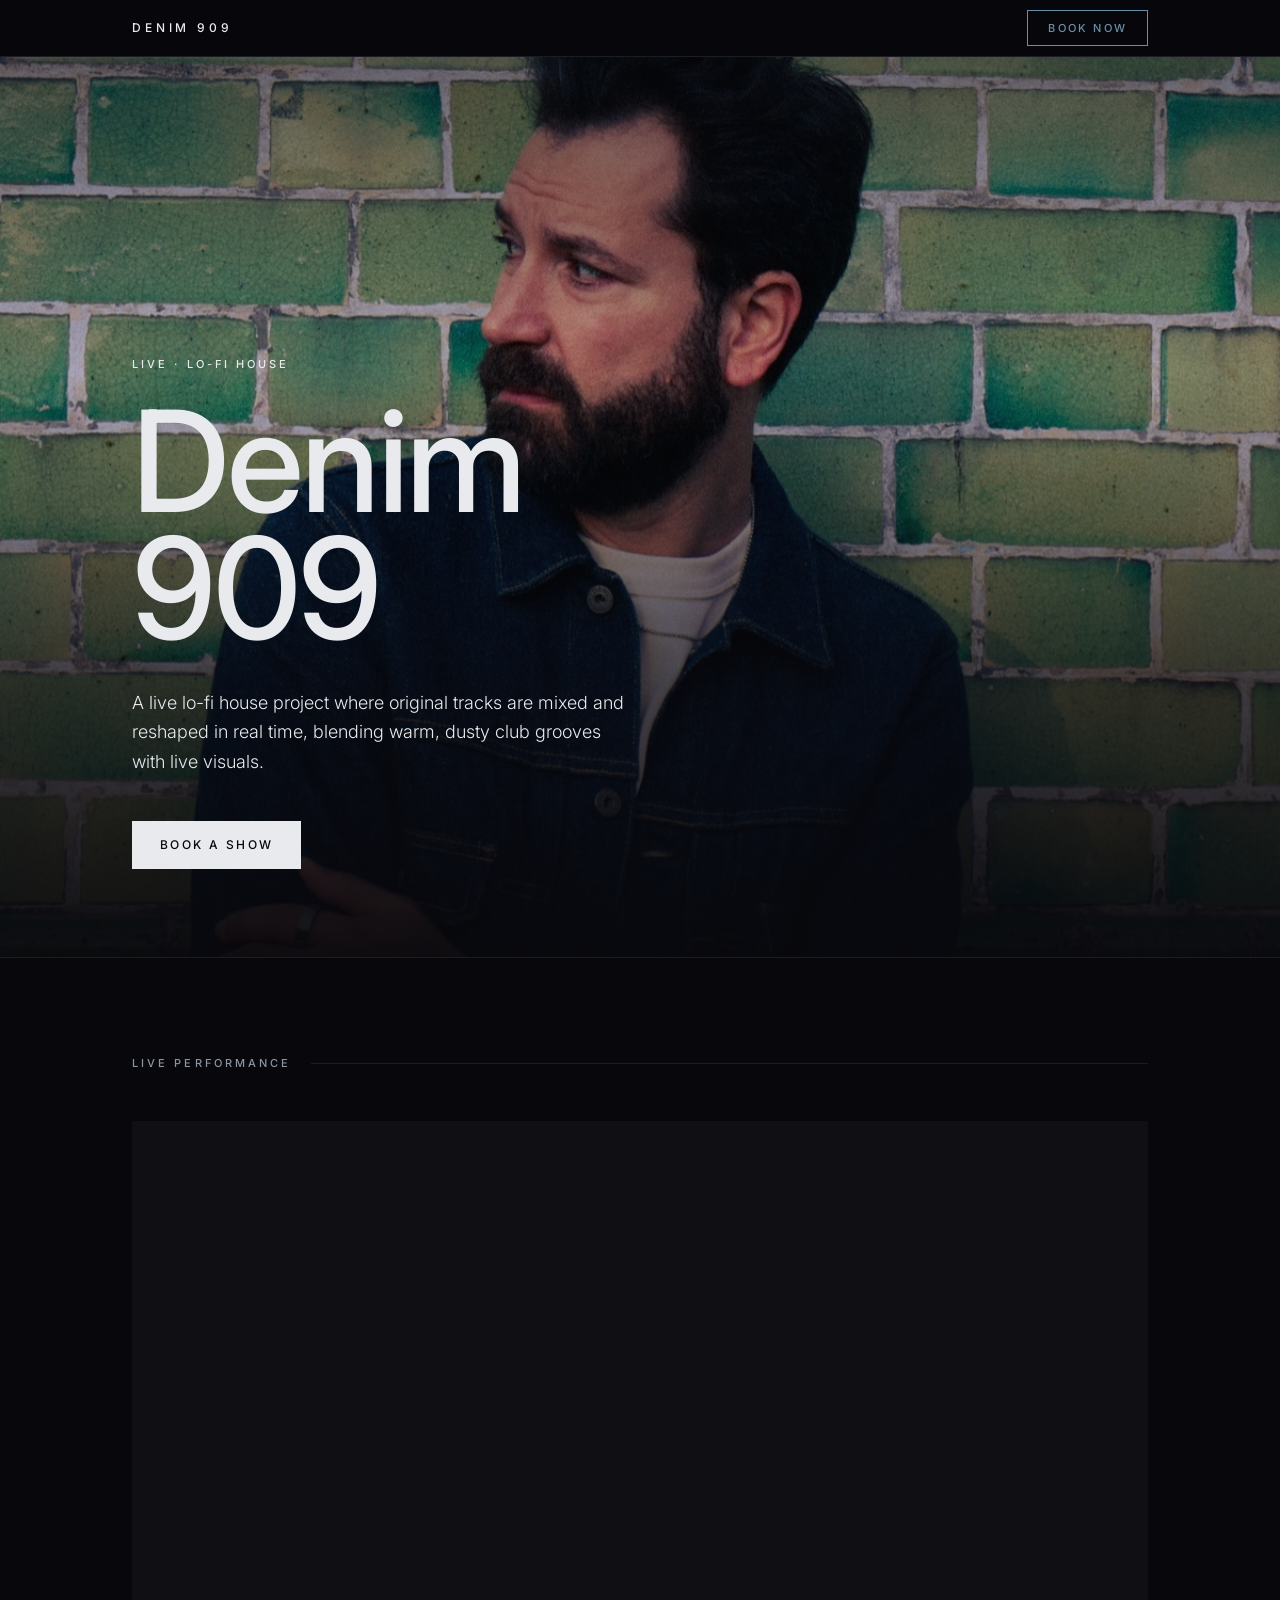
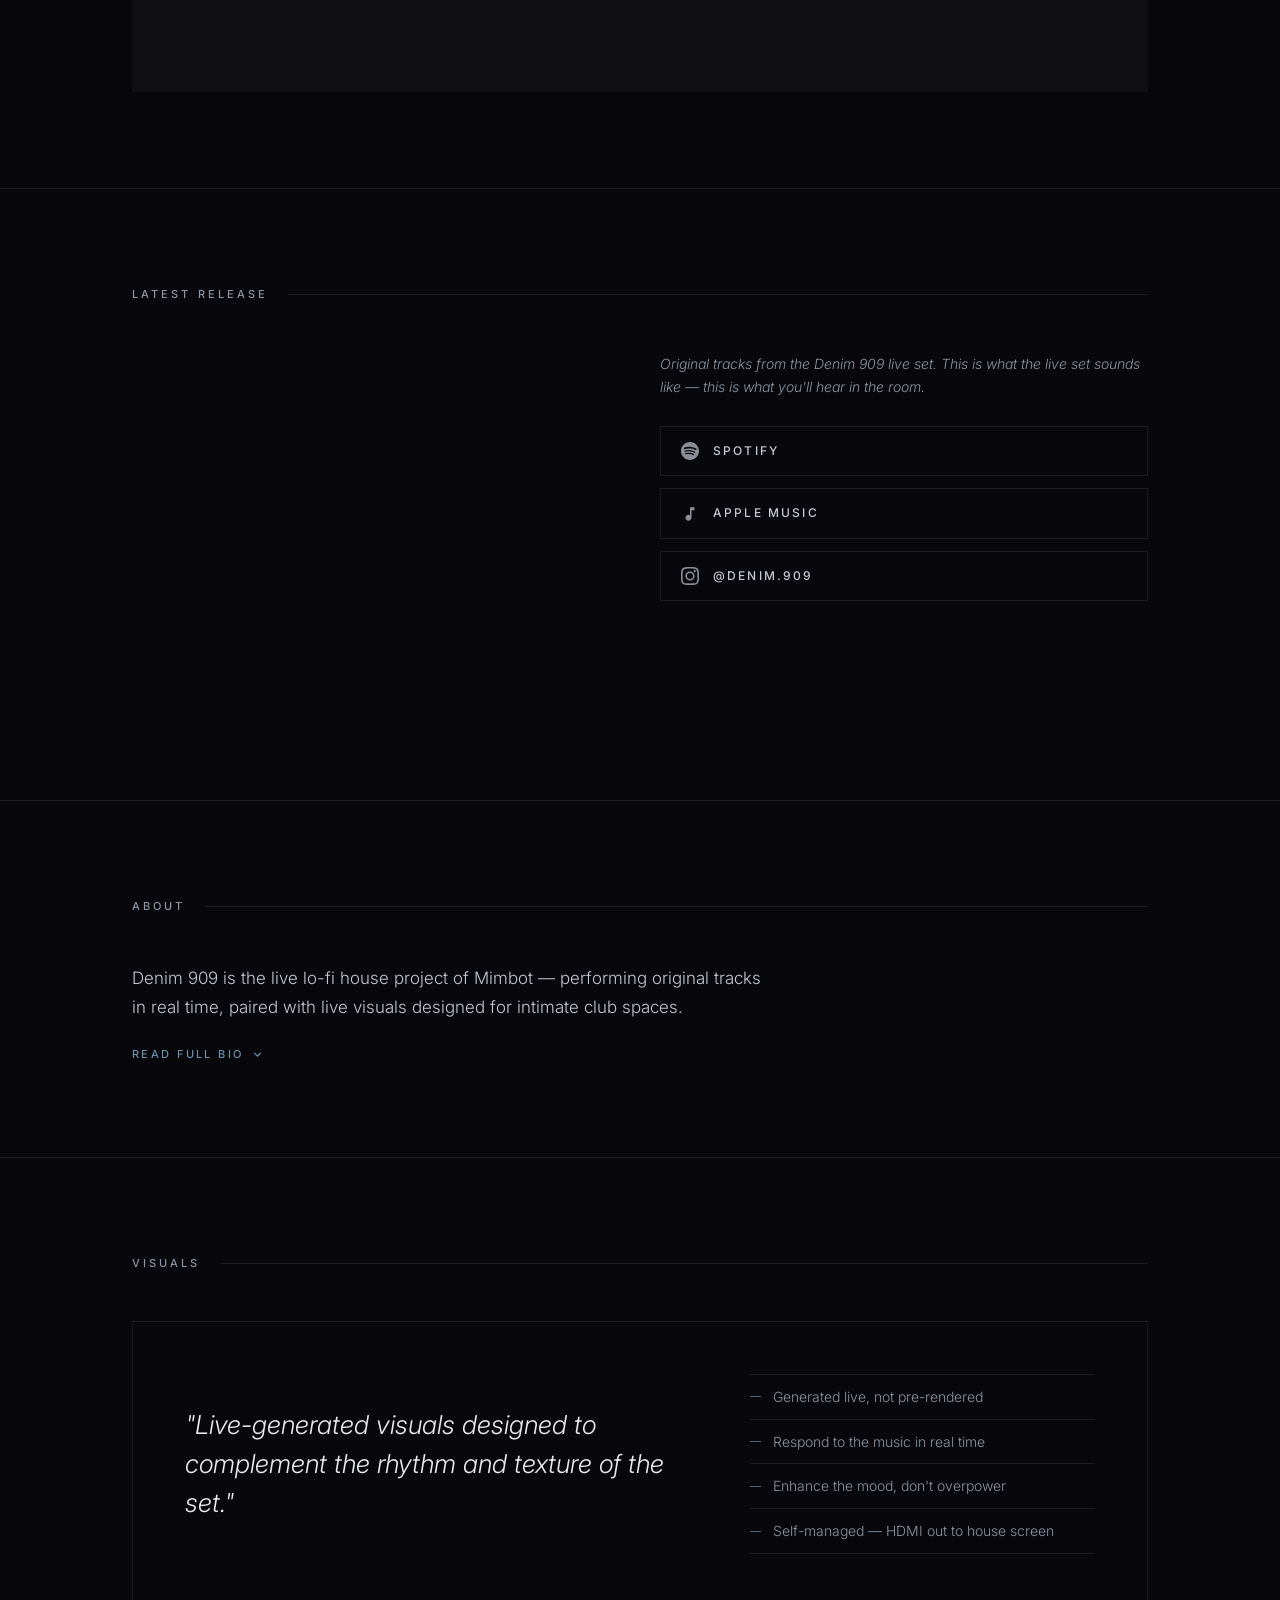
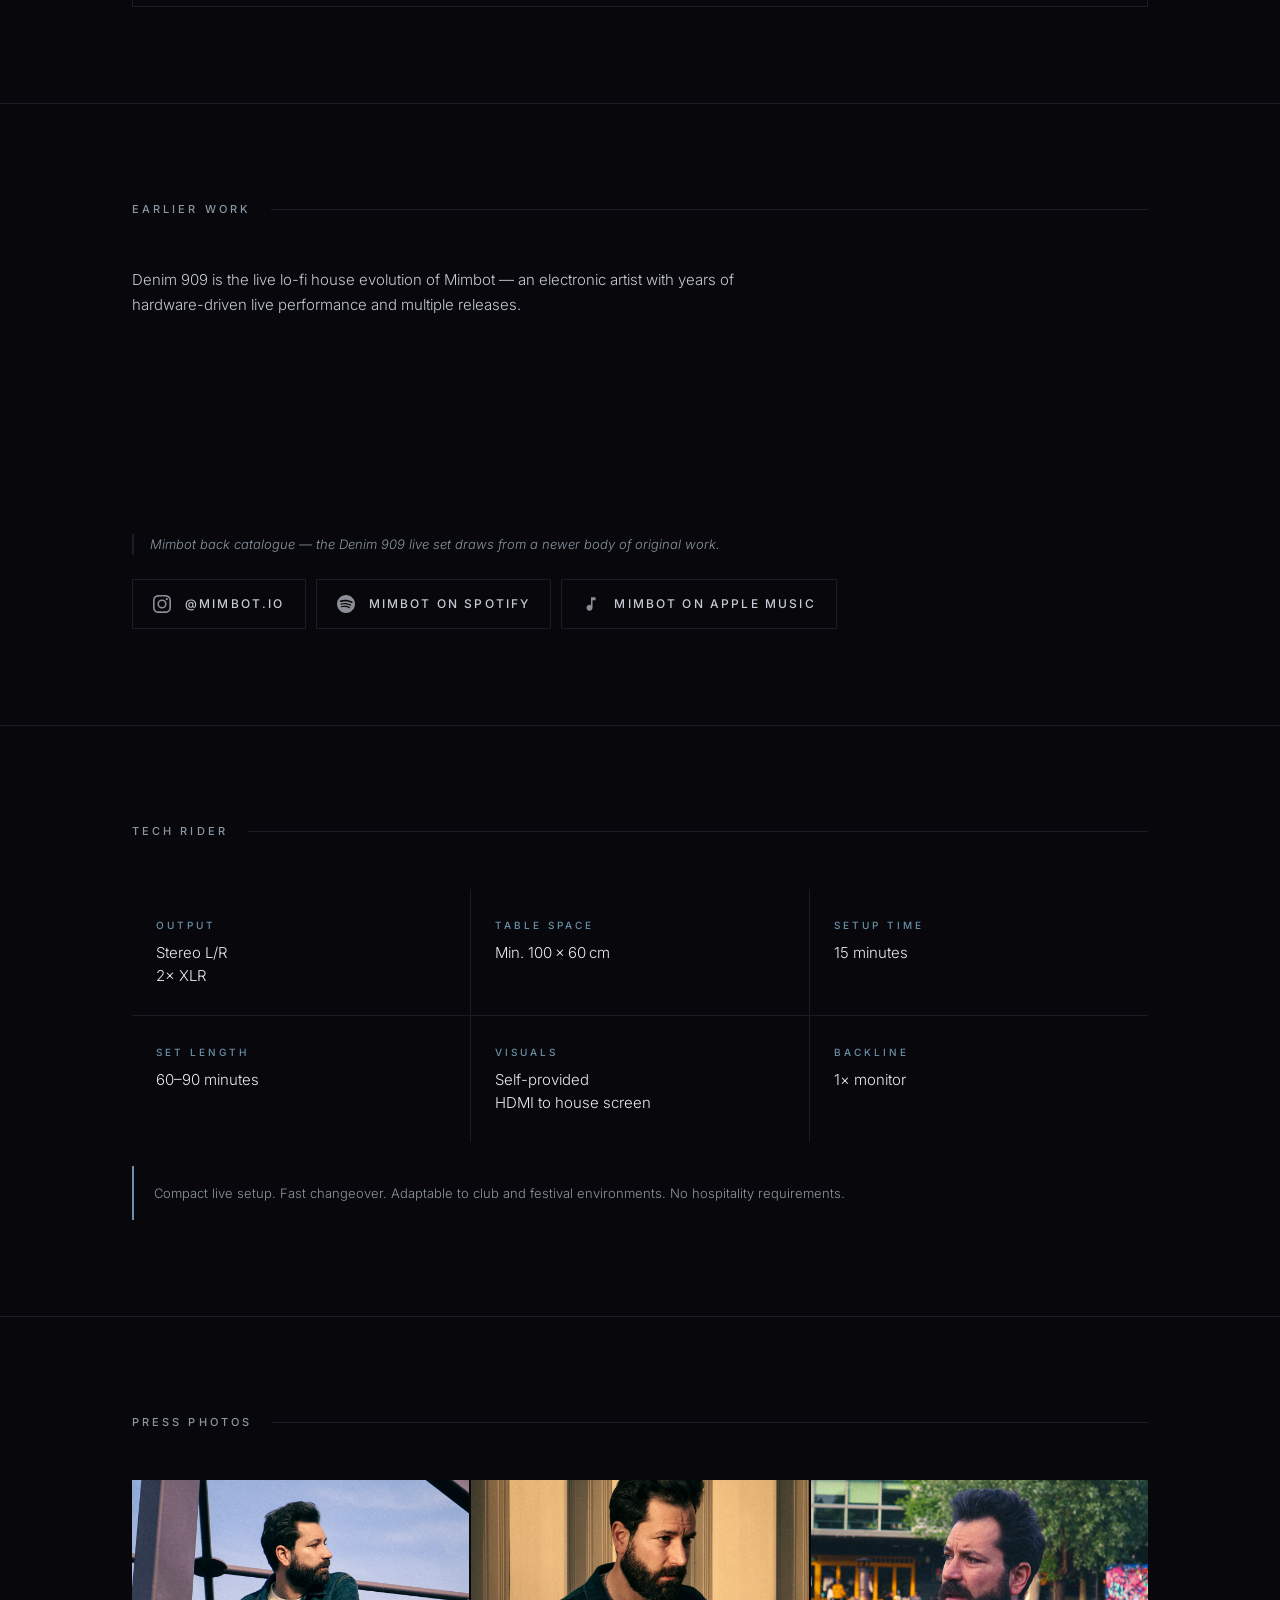
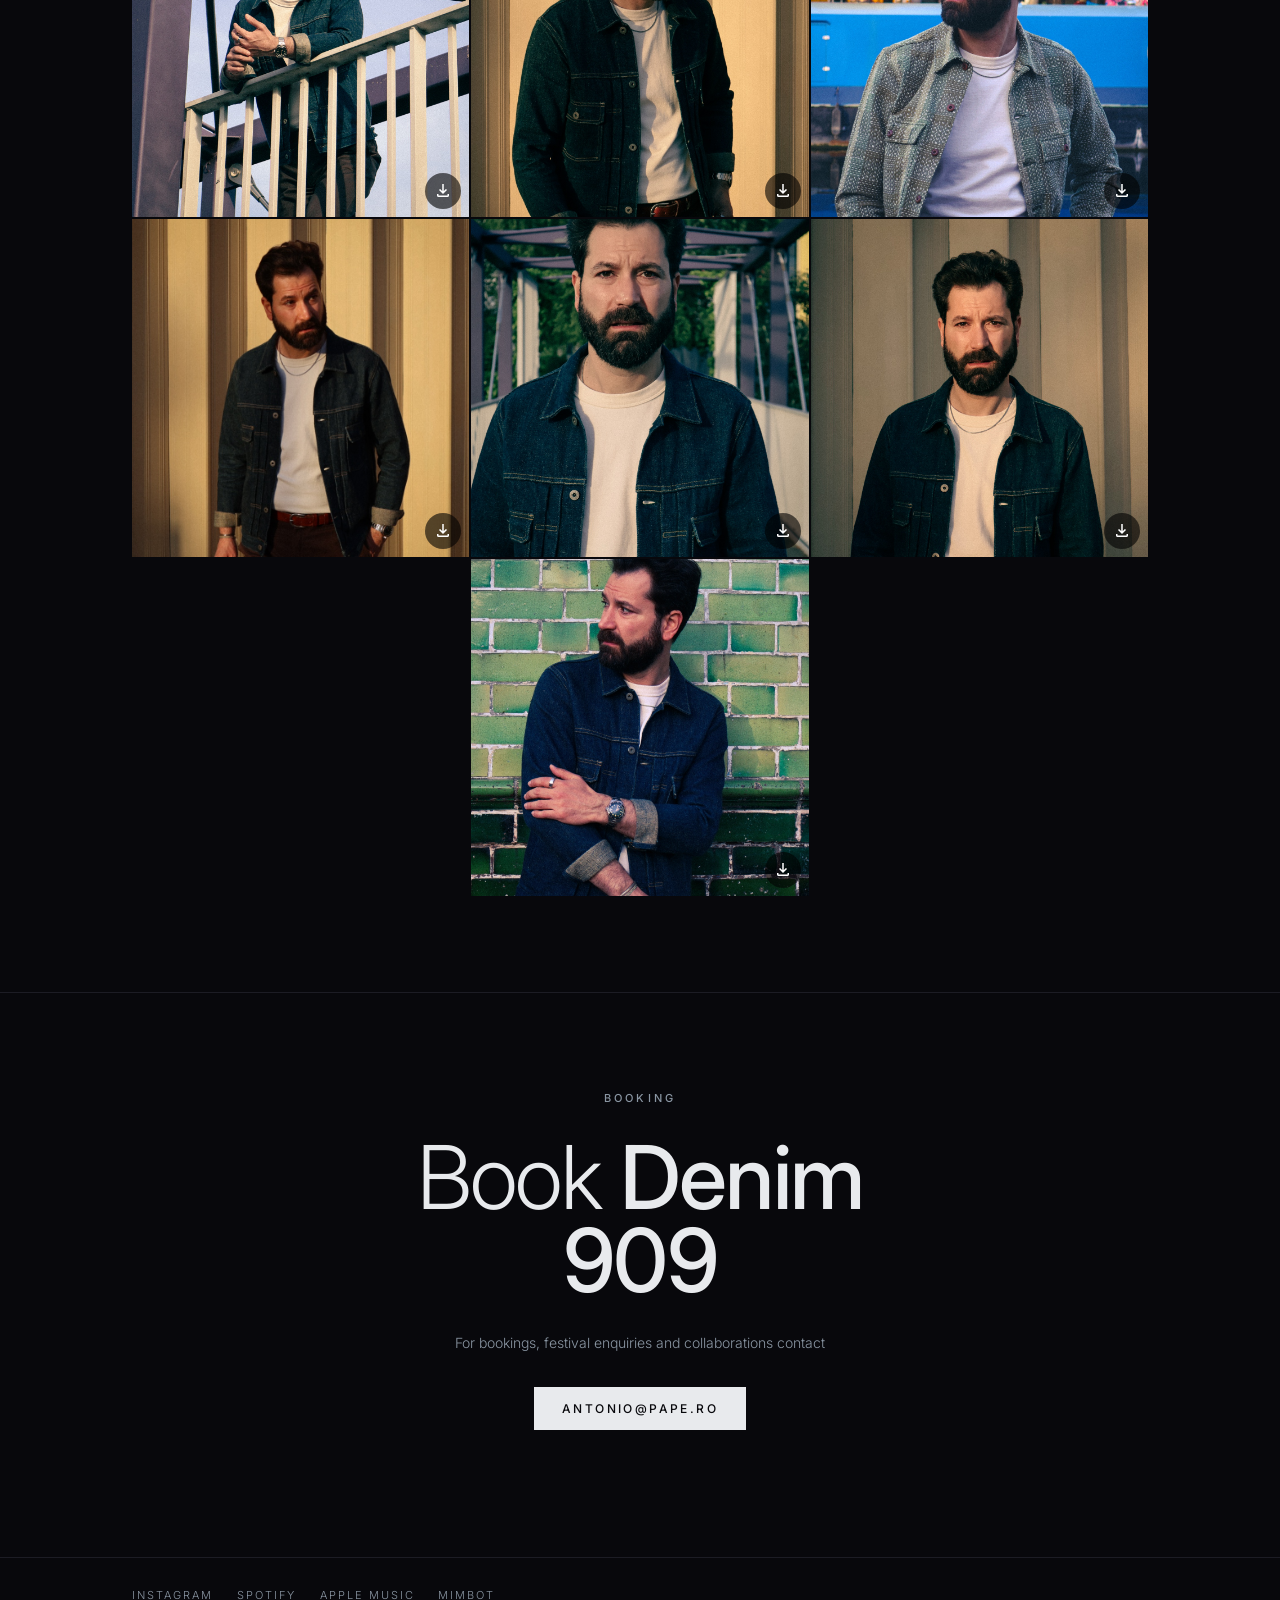
==== denim909/index.html @ a42fec86 "add press photos" ====
<!DOCTYPE html>
<html lang="en">
<head>
  <meta charset="UTF-8">
  <meta name="viewport" content="width=device-width, initial-scale=1.0">
  <title>Denim 909 — Live Lo-Fi House</title>
  <meta name="description" content="Denim 909 is a live lo-fi house project where original tracks are mixed and reshaped in real time, blending warm, dusty club grooves with live visuals.">
  <link rel="preconnect" href="https://fonts.googleapis.com">
  <link rel="preconnect" href="https://fonts.gstatic.com" crossorigin>
  <link href="https://fonts.googleapis.com/css2?family=Inter:ital,wght@0,300;0,400;0,500;1,300&display=swap" rel="stylesheet">
  <link href="https://fonts.googleapis.com/css2?family=Material+Symbols+Outlined:opsz,wght,FILL,GRAD@20..48,100..700,0..1,-50..200" rel="stylesheet">
  <link rel="stylesheet" href="css/style.css">
</head>
<body>

<!-- NAV -->
<nav>
  <div class="nav-inner">
    <a href="#" class="nav-brand">Denim 909</a>
    <a href="mailto:antonio@pape.ro" class="btn-nav">Book Now</a>
  </div>
</nav>

<!-- HERO -->
<section id="hero">
  <div class="hero-inner">
    <p class="label hero-label">Live &middot; Lo-Fi House</p>
    <h1>Denim<br>909</h1>
    <p class="hero-oneliner">A live lo-fi house project where original tracks are mixed and reshaped in real time, blending warm, dusty club grooves with live visuals.</p>
    <div class="hero-ctas">
      <a href="mailto:antonio@pape.ro" class="btn-primary">Book a Show</a>
    </div>
  </div>
</section>

<!-- VIDEO -->
<section id="video">
  <div class="container">
    <div class="section-header">
      <span class="label">Live Performance</span>
    </div>
    <div class="video-wrap">
      <iframe
        src="https://www.youtube.com/embed/arEQhshJCcc"
        title="Denim 909 — Live Lo-Fi House Set"
        allow="accelerometer; autoplay; clipboard-write; encrypted-media; gyroscope; picture-in-picture"
        allowfullscreen>
      </iframe>
    </div>
  </div>
</section>

<!-- MUSIC -->
<section id="music">
  <div class="container">
    <div class="section-header">
      <span class="label">Latest Release</span>
    </div>
    <div class="music-grid">
      <div class="music-embed">
        <iframe
          src="https://open.spotify.com/embed/artist/1YaXE6NSl2tDAzWjdciTEn?utm_source=generator&theme=0"
          height="352"
          allow="autoplay; clipboard-write; encrypted-media; fullscreen; picture-in-picture"
          loading="lazy">
        </iframe>
      </div>
      <div>
        <p class="music-note">Original tracks from the Denim 909 live set. This is what the live set sounds like — this is what you'll hear in the room.</p>
        <div class="music-links">
          <a href="https://open.spotify.com/artist/1YaXE6NSl2tDAzWjdciTEn" target="_blank" rel="noopener" class="music-link-btn">
            <!-- Spotify icon -->
            <svg width="18" height="18" viewBox="0 0 24 24" fill="currentColor" aria-hidden="true">
              <path d="M12 0C5.4 0 0 5.4 0 12s5.4 12 12 12 12-5.4 12-12S18.66 0 12 0zm5.521 17.34c-.24.359-.66.48-1.021.24-2.82-1.74-6.36-2.101-10.561-1.141-.418.122-.779-.179-.899-.539-.12-.421.18-.78.54-.9 4.56-1.021 8.52-.6 11.64 1.32.42.18.479.659.301 1.02zm1.44-3.3c-.301.42-.841.6-1.262.3-3.239-1.98-8.159-2.58-11.939-1.38-.479.12-1.02-.12-1.14-.6-.12-.48.12-1.021.6-1.141C9.6 9.9 15 10.561 18.72 12.84c.361.181.54.78.241 1.2zm.12-3.36C15.24 8.4 8.82 8.16 5.16 9.301c-.6.179-1.2-.181-1.38-.721-.18-.601.18-1.2.72-1.381 4.26-1.26 11.28-1.02 15.721 1.621.539.3.719 1.02.419 1.56-.299.421-1.02.599-1.559.3z"/>
            </svg>
            Spotify
          </a>
          <a href="https://music.apple.com/gb/artist/denim-909/1861082877" target="_blank" rel="noopener" class="music-link-btn">
            <!-- Music note icon -->
            <svg width="18" height="18" viewBox="0 0 24 24" fill="currentColor" aria-hidden="true">
              <path d="M12 3v10.55A4 4 0 1 0 14 17V7h4V3h-6z"/>
            </svg>
            Apple Music
          </a>
          <a href="https://www.instagram.com/denim.909" target="_blank" rel="noopener" class="music-link-btn">
            <!-- Instagram icon -->
            <svg width="18" height="18" viewBox="0 0 24 24" fill="currentColor" aria-hidden="true">
              <path d="M12 2.163c3.204 0 3.584.012 4.85.07 3.252.148 4.771 1.691 4.919 4.919.058 1.265.069 1.645.069 4.849 0 3.205-.012 3.584-.069 4.849-.149 3.225-1.664 4.771-4.919 4.919-1.266.058-1.644.07-4.85.07-3.204 0-3.584-.012-4.849-.07-3.26-.149-4.771-1.699-4.919-4.92-.058-1.265-.07-1.644-.07-4.849 0-3.204.013-3.583.07-4.849.149-3.227 1.664-4.771 4.919-4.919 1.266-.057 1.645-.069 4.849-.069zM12 0C8.741 0 8.333.014 7.053.072 2.695.272.273 2.69.073 7.052.014 8.333 0 8.741 0 12c0 3.259.014 3.668.072 4.948.2 4.358 2.618 6.78 6.98 6.98C8.333 23.986 8.741 24 12 24c3.259 0 3.668-.014 4.948-.072 4.354-.2 6.782-2.618 6.979-6.98.059-1.28.073-1.689.073-4.948 0-3.259-.014-3.667-.072-4.947-.196-4.354-2.617-6.78-6.979-6.98C15.668.014 15.259 0 12 0zm0 5.838a6.162 6.162 0 1 0 0 12.324 6.162 6.162 0 0 0 0-12.324zM12 16a4 4 0 1 1 0-8 4 4 0 0 1 0 8zm6.406-11.845a1.44 1.44 0 1 0 0 2.881 1.44 1.44 0 0 0 0-2.881z"/>
            </svg>
            @denim.909
          </a>
        </div>
      </div>
    </div>
  </div>
</section>

<!-- BIO -->
<section id="bio">
  <div class="container">
    <div class="section-header">
      <span class="label">About</span>
    </div>
    <div class="bio-text">
      <p>Denim 909 is the live lo-fi house project of Mimbot — performing original tracks in real time, paired with live visuals designed for intimate club spaces.</p>
      <div class="bio-full" id="bio-full">
        <p>Denim 909 is a live lo-fi house project by Mimbot, an electronic musician with a background in hardware-driven live performance. After years of performing ambient and IDM-influenced sets with drum machines and synthesizers, the project evolved toward groove-focused, dancefloor-ready music while maintaining a hands-on live approach. Denim 909 is built entirely from original material and performed live, combining warm, dusty house textures with generative visuals for immersive late-night performances.</p>
      </div>
      <button class="btn-expand" id="bio-toggle" onclick="toggleBio()">
        <span id="bio-toggle-text">Read full bio</span>
        <svg class="arrow" width="13" height="13" viewBox="0 0 24 24" fill="none" stroke="currentColor" stroke-width="2.5" aria-hidden="true">
          <path d="M6 9l6 6 6-6"/>
        </svg>
      </button>
    </div>
  </div>
</section>

<!-- VISUALS -->
<section id="visuals">
  <div class="container">
    <div class="section-header">
      <span class="label">Visuals</span>
    </div>
    <div class="visuals-block">
      <p class="visuals-quote">"Live-generated visuals designed to complement the rhythm and texture of the set."</p>
      <ul class="visuals-list">
        <li>Generated live, not pre-rendered</li>
        <li>Respond to the music in real time</li>
        <li>Enhance the mood, don't overpower</li>
        <li>Self-managed — HDMI out to house screen</li>
      </ul>
    </div>
  </div>
</section>

<!-- ROOTS -->
<section id="roots">
  <div class="container">
    <div class="section-header">
      <span class="label">Earlier Work</span>
    </div>
    <p class="roots-intro">Denim 909 is the live lo-fi house evolution of Mimbot — an electronic artist with years of hardware-driven live performance and multiple releases.</p>
    <div class="roots-tracks">
      <iframe
        src="https://open.spotify.com/embed/track/3Th9IAvZcnIMceDc32ZGcJ?utm_source=generator&theme=0"
        height="152"
        allow="autoplay; clipboard-write; encrypted-media; fullscreen; picture-in-picture"
        loading="lazy">
      </iframe>
      <iframe
        src="https://open.spotify.com/embed/track/6V6s81YfN32hHW8Kfi1AyN?utm_source=generator&theme=0"
        height="152"
        allow="autoplay; clipboard-write; encrypted-media; fullscreen; picture-in-picture"
        loading="lazy">
      </iframe>
    </div>
    <div class="roots-footer">
      <p class="roots-note">Mimbot back catalogue — the Denim 909 live set draws from a newer body of original work.</p>
      <div class="music-links roots-links">
        <a href="https://www.instagram.com/mimbot.io" target="_blank" rel="noopener" class="music-link-btn">
          <svg width="18" height="18" viewBox="0 0 24 24" fill="currentColor" aria-hidden="true">
            <path d="M12 2.163c3.204 0 3.584.012 4.85.07 3.252.148 4.771 1.691 4.919 4.919.058 1.265.069 1.645.069 4.849 0 3.205-.012 3.584-.069 4.849-.149 3.225-1.664 4.771-4.919 4.919-1.266.058-1.644.07-4.85.07-3.204 0-3.584-.012-4.849-.07-3.26-.149-4.771-1.699-4.919-4.92-.058-1.265-.07-1.644-.07-4.849 0-3.204.013-3.583.07-4.849.149-3.227 1.664-4.771 4.919-4.919 1.266-.057 1.645-.069 4.849-.069zM12 0C8.741 0 8.333.014 7.053.072 2.695.272.273 2.69.073 7.052.014 8.333 0 8.741 0 12c0 3.259.014 3.668.072 4.948.2 4.358 2.618 6.78 6.98 6.98C8.333 23.986 8.741 24 12 24c3.259 0 3.668-.014 4.948-.072 4.354-.2 6.782-2.618 6.979-6.98.059-1.28.073-1.689.073-4.948 0-3.259-.014-3.667-.072-4.947-.196-4.354-2.617-6.78-6.979-6.98C15.668.014 15.259 0 12 0zm0 5.838a6.162 6.162 0 1 0 0 12.324 6.162 6.162 0 0 0 0-12.324zM12 16a4 4 0 1 1 0-8 4 4 0 0 1 0 8zm6.406-11.845a1.44 1.44 0 1 0 0 2.881 1.44 1.44 0 0 0 0-2.881z"/>
          </svg>
          @mimbot.io
        </a>
        <a href="https://open.spotify.com/artist/1YaXE6NSl2tDAzWjdciTEn" target="_blank" rel="noopener" class="music-link-btn">
          <svg width="18" height="18" viewBox="0 0 24 24" fill="currentColor" aria-hidden="true">
            <path d="M12 0C5.4 0 0 5.4 0 12s5.4 12 12 12 12-5.4 12-12S18.66 0 12 0zm5.521 17.34c-.24.359-.66.48-1.021.24-2.82-1.74-6.36-2.101-10.561-1.141-.418.122-.779-.179-.899-.539-.12-.421.18-.78.54-.9 4.56-1.021 8.52-.6 11.64 1.32.42.18.479.659.301 1.02zm1.44-3.3c-.301.42-.841.6-1.262.3-3.239-1.98-8.159-2.58-11.939-1.38-.479.12-1.02-.12-1.14-.6-.12-.48.12-1.021.6-1.141C9.6 9.9 15 10.561 18.72 12.84c.361.181.54.78.241 1.2zm.12-3.36C15.24 8.4 8.82 8.16 5.16 9.301c-.6.179-1.2-.181-1.38-.721-.18-.601.18-1.2.72-1.381 4.26-1.26 11.28-1.02 15.721 1.621.539.3.719 1.02.419 1.56-.299.421-1.02.599-1.559.3z"/>
          </svg>
          Mimbot on Spotify
        </a>
        <a href="https://music.apple.com/gb/artist/denim-909/1861082877" target="_blank" rel="noopener" class="music-link-btn">
          <svg width="18" height="18" viewBox="0 0 24 24" fill="currentColor" aria-hidden="true">
            <path d="M12 3v10.55A4 4 0 1 0 14 17V7h4V3h-6z"/>
          </svg>
          Mimbot on Apple Music
        </a>
      </div>
    </div>
  </div>
</section>

<!-- TECH RIDER -->
<section id="tech">
  <div class="container">
    <div class="section-header">
      <span class="label">Tech Rider</span>
    </div>
    <div class="rider-grid">
      <div class="rider-item">
        <div class="rider-item-label">Output</div>
        <div class="rider-item-value">Stereo L/R<br>2&times; XLR</div>
      </div>
      <div class="rider-item">
        <div class="rider-item-label">Table Space</div>
        <div class="rider-item-value">Min. 100&thinsp;&times;&thinsp;60&thinsp;cm</div>
      </div>
      <div class="rider-item">
        <div class="rider-item-label">Setup Time</div>
        <div class="rider-item-value">15 minutes</div>
      </div>
      <div class="rider-item">
        <div class="rider-item-label">Set Length</div>
        <div class="rider-item-value">60&ndash;90 minutes</div>
      </div>
      <div class="rider-item">
        <div class="rider-item-label">Visuals</div>
        <div class="rider-item-value">Self-provided<br>HDMI to house screen</div>
      </div>
      <div class="rider-item">
        <div class="rider-item-label">Backline</div>
        <div class="rider-item-value">1&times; monitor</div>
      </div>
    </div>
    <p class="rider-note">Compact live setup. Fast changeover. Adaptable to club and festival environments. No hospitality requirements.</p>
  </div>
</section>

<!-- PRESS PHOTOS -->
<section id="photos">
  <div class="container">
    <div class="section-header">
      <span class="label">Press Photos</span>
    </div>
    <div class="photos-grid">
      <a class="photo-item" href="images/press/Denim909-aka-Mimbot-1.jpg" download>
        <img src="images/press/web/Denim909-aka-Mimbot-1.jpg" alt="Denim 909 press photo" loading="lazy">
        <span class="photo-dl"><span class="material-symbols-outlined">download</span></span>
      </a>
      <a class="photo-item" href="images/press/Denim909-aka-Mimbot-6.jpg" download>
        <img src="images/press/web/Denim909-aka-Mimbot-6.jpg" alt="Denim 909 press photo" loading="lazy">
        <span class="photo-dl"><span class="material-symbols-outlined">download</span></span>
      </a>
      <a class="photo-item" href="images/press/Denim909-aka-Mimbot-3.jpg" download>
        <img src="images/press/web/Denim909-aka-Mimbot-3.jpg" alt="Denim 909 press photo" loading="lazy">
        <span class="photo-dl"><span class="material-symbols-outlined">download</span></span>
      </a>
      <a class="photo-item" href="images/press/Denim909-aka-Mimbot-5.jpg" download>
        <img src="images/press/web/Denim909-aka-Mimbot-5.jpg" alt="Denim 909 press photo" loading="lazy">
        <span class="photo-dl"><span class="material-symbols-outlined">download</span></span>
      </a>
      <a class="photo-item" href="images/press/Denim909-aka-Mimbot-2.jpg" download>
        <img src="images/press/web/Denim909-aka-Mimbot-2.jpg" alt="Denim 909 press photo" loading="lazy">
        <span class="photo-dl"><span class="material-symbols-outlined">download</span></span>
      </a>
      <a class="photo-item" href="images/press/Denim909-aka-Mimbot-7.jpg" download>
        <img src="images/press/web/Denim909-aka-Mimbot-7.jpg" alt="Denim 909 press photo" loading="lazy">
        <span class="photo-dl"><span class="material-symbols-outlined">download</span></span>
      </a>
      <a class="photo-item" href="images/press/Denim909-aka-Mimbot-4.jpg" download style="grid-column: 2;">
        <img src="images/press/web/Denim909-aka-Mimbot-4.jpg" alt="Denim 909 press photo" loading="lazy">
        <span class="photo-dl"><span class="material-symbols-outlined">download</span></span>
      </a>
    </div>
  </div>
</section>

<!-- CONTACT -->
<section id="contact">
  <div class="container">
    <div class="contact-inner">
      <span class="label contact-label">Booking</span>
      <h2 class="contact-heading">Book <span style="font-weight:500">Denim 909</span></h2>
      <p class="contact-sub">For bookings, festival enquiries and collaborations contact</p>
      <div class="contact-email-wrap">
        <a href="mailto:antonio@pape.ro" class="btn-primary">antonio@pape.ro</a>
      </div>
    </div>
  </div>
</section>

<footer>
  <div class="footer-inner">
    <div class="footer-links">
      <a href="https://www.instagram.com/denim.909" target="_blank" rel="noopener">Instagram</a>
      <a href="https://open.spotify.com/artist/1YaXE6NSl2tDAzWjdciTEn" target="_blank" rel="noopener">Spotify</a>
      <a href="https://music.apple.com/gb/artist/denim-909/1861082877" target="_blank" rel="noopener">Apple Music</a>
      <a href="https://mimbot.io" target="_blank" rel="noopener">Mimbot</a>
    </div>
  </div>
</footer>

<script>
  function toggleBio() {
    const full = document.getElementById('bio-full');
    const toggle = document.getElementById('bio-toggle');
    const text = document.getElementById('bio-toggle-text');
    const open = full.classList.toggle('open');
    toggle.classList.toggle('open', open);
    text.textContent = open ? 'Collapse' : 'Read full bio';
  }
</script>

</body>
</html>
---- denim909/css/style.css ----
*, *::before, *::after { box-sizing: border-box; margin: 0; padding: 0; }

:root {
  --bg:      #08080c;
  --surface: #0f0f14;
  --border:  #1c1c24;
  --text:    #c4c9d4;
  --muted:   #8a96a3;
  --accent:  #6b8fa8;
  --white:   #e8eaed;
  --max-w:   1080px;
}

html { scroll-behavior: smooth; }

body {
  background: var(--bg);
  color: var(--text);
  font-family: 'Inter', system-ui, sans-serif;
  font-size: 16px;
  line-height: 1.7;
  font-weight: 300;
  -webkit-font-smoothing: antialiased;
}

/* ─── UTILS ─────────────────────────────────── */
.label {
  font-size: 11px;
  font-weight: 500;
  letter-spacing: 0.28em;
  text-transform: uppercase;
  color: var(--muted);
}

.container {
  max-width: var(--max-w);
  margin: 0 auto;
  padding: 0 32px;
}

section { padding: 96px 0; }
section + section { border-top: 1px solid var(--border); }

.section-header {
  display: flex;
  align-items: center;
  gap: 20px;
  margin-bottom: 48px;
}
.section-header::after {
  content: '';
  flex: 1;
  height: 1px;
  background: var(--border);
}

/* ─── NAV ────────────────────────────────────── */
nav {
  position: sticky;
  top: 0;
  z-index: 100;
  background: rgba(8, 8, 12, 0.9);
  backdrop-filter: blur(14px);
  -webkit-backdrop-filter: blur(14px);
  border-bottom: 1px solid var(--border);
}
.nav-inner {
  max-width: var(--max-w);
  margin: 0 auto;
  padding: 0 32px;
  height: 56px;
  display: flex;
  align-items: center;
  justify-content: space-between;
}
.nav-brand {
  font-size: 12px;
  font-weight: 500;
  letter-spacing: 0.32em;
  text-transform: uppercase;
  color: var(--white);
  text-decoration: none;
}
.btn-nav {
  font-size: 11px;
  font-weight: 500;
  letter-spacing: 0.2em;
  text-transform: uppercase;
  color: var(--accent);
  text-decoration: none;
  border: 1px solid var(--accent);
  padding: 8px 20px;
  transition: background 0.18s, color 0.18s;
}
.btn-nav:hover { background: var(--accent); color: var(--bg); }

/* ─── HERO ───────────────────────────────────── */
#hero {
  min-height: 100svh;
  display: flex;
  flex-direction: column;
  justify-content: flex-end;
  padding: 0;
  position: relative;
  background-image: url('../images/press/web/Denim909-aka-Mimbot-4.jpg');
  background-size: cover;
  background-position: center 20%;
}
#hero::before {
  content: '';
  position: absolute;
  inset: 0;
  background: linear-gradient(
    to bottom,
    rgba(8,8,12,0.55) 0%,
    rgba(8,8,12,0.25) 35%,
    rgba(8,8,12,0.75) 70%,
    rgba(8,8,12,0.97) 100%
  );
  z-index: 0;
}
.hero-inner {
  max-width: var(--max-w);
  margin: 0 auto;
  padding: 0 32px 88px;
  width: 100%;
  position: relative;
  z-index: 1;
}
.hero-label { margin-bottom: 24px; color: var(--white); }
h1 {
  font-size: clamp(72px, 11vw, 152px);
  font-weight: 500;
  line-height: 0.9;
  letter-spacing: -0.02em;
  color: var(--white);
  margin-bottom: 36px;
}
.hero-oneliner {
  font-size: clamp(15px, 1.8vw, 18px);
  color: var(--white);
  max-width: 500px;
  line-height: 1.65;
  margin-bottom: 44px;
}
.hero-ctas { display: flex; gap: 14px; flex-wrap: wrap; }

.btn-primary {
  font-size: 12px;
  font-weight: 500;
  letter-spacing: 0.2em;
  text-transform: uppercase;
  color: var(--bg);
  background: var(--white);
  text-decoration: none;
  padding: 14px 28px;
  transition: opacity 0.18s;
}
.btn-primary:hover { opacity: 0.82; }

.btn-secondary {
  font-size: 12px;
  font-weight: 500;
  letter-spacing: 0.2em;
  text-transform: uppercase;
  color: var(--text);
  text-decoration: none;
  border: 1px solid var(--border);
  padding: 14px 28px;
  transition: border-color 0.18s, color 0.18s;
}
.btn-secondary:hover { border-color: var(--text); color: var(--white); }

/* ─── VIDEO ──────────────────────────────────── */
.video-wrap {
  position: relative;
  padding-bottom: 56.25%;
  height: 0;
  overflow: hidden;
  background: var(--surface);
}
.video-wrap iframe {
  position: absolute;
  top: 0; left: 0;
  width: 100%; height: 100%;
  border: none;
}

/* ─── MUSIC ──────────────────────────────────── */
.music-grid {
  display: grid;
  grid-template-columns: 1fr 1fr;
  gap: 40px;
  align-items: start;
}
.music-embed iframe { border: none; width: 100%; display: block; }
.music-note {
  font-size: 14px;
  color: var(--muted);
  font-style: italic;
  line-height: 1.65;
  margin-bottom: 28px;
}
.music-links { display: flex; flex-direction: column; gap: 12px; }
.music-link-btn {
  display: flex;
  align-items: center;
  gap: 14px;
  font-size: 12px;
  font-weight: 500;
  letter-spacing: 0.18em;
  text-transform: uppercase;
  color: var(--text);
  text-decoration: none;
  border: 1px solid var(--border);
  padding: 14px 20px;
  transition: border-color 0.18s, color 0.18s;
}
.music-link-btn:hover { border-color: var(--muted); color: var(--white); }
.music-link-btn svg { flex-shrink: 0; opacity: 0.7; }

/* ─── ROOTS ─────────────────────────────────── */
.roots-intro {
  font-size: 15px;
  color: var(--text);
  line-height: 1.7;
  margin-bottom: 32px;
  max-width: 640px;
}
.roots-tracks {
  display: grid;
  grid-template-columns: 1fr 1fr;
  gap: 16px;
  margin-bottom: 32px;
}
.roots-tracks iframe { border: none; width: 100%; display: block; }
.roots-footer {
  display: flex;
  flex-direction: column;
  gap: 24px;
}
.roots-note {
  font-size: 13px;
  color: var(--muted);
  font-style: italic;
  line-height: 1.65;
  padding-left: 16px;
  border-left: 2px solid var(--border);
}
.roots-links { flex-direction: row; flex-wrap: wrap; gap: 10px; }

/* ─── BIO ────────────────────────────────────── */
.bio-text { max-width: 640px; font-size: 17px; line-height: 1.75; }
.bio-full { display: none; margin-top: 20px; }
.bio-full.open { display: block; }
.btn-expand {
  background: none;
  border: none;
  cursor: pointer;
  font-family: inherit;
  font-size: 11px;
  font-weight: 500;
  letter-spacing: 0.22em;
  text-transform: uppercase;
  color: var(--accent);
  padding: 0;
  margin-top: 24px;
  display: flex;
  align-items: center;
  gap: 8px;
  transition: opacity 0.18s;
}
.btn-expand:hover { opacity: 0.65; }
.btn-expand .arrow { transition: transform 0.2s; }
.btn-expand.open .arrow { transform: rotate(180deg); }

/* ─── VISUALS ────────────────────────────────── */
.visuals-block {
  border: 1px solid var(--border);
  padding: 52px;
  display: grid;
  grid-template-columns: 3fr 2fr;
  gap: 48px;
  align-items: center;
}
.visuals-quote {
  font-size: clamp(18px, 2.4vw, 26px);
  font-weight: 300;
  line-height: 1.5;
  color: var(--white);
  font-style: italic;
}
.visuals-list {
  list-style: none;
  font-size: 14px;
  color: var(--muted);
}
.visuals-list li {
  padding: 10px 0;
  border-bottom: 1px solid var(--border);
  display: flex;
  align-items: center;
  gap: 12px;
}
.visuals-list li:first-child { border-top: 1px solid var(--border); }
.visuals-list li::before { content: '—'; color: var(--accent); font-size: 11px; }

/* ─── TECH RIDER ─────────────────────────────── */
.rider-grid {
  display: grid;
  grid-template-columns: repeat(3, 1fr);
  gap: 1px;
  background: var(--border);
}
.rider-item { background: var(--bg); padding: 28px 24px; }
.rider-item-label {
  font-size: 10px;
  font-weight: 500;
  letter-spacing: 0.3em;
  text-transform: uppercase;
  color: var(--accent);
  margin-bottom: 8px;
}
.rider-item-value { font-size: 15px; color: var(--white); line-height: 1.5; }
.rider-note {
  margin-top: 24px;
  font-size: 13px;
  color: var(--muted);
  padding: 16px 20px;
  border-left: 2px solid var(--accent);
}

/* ─── PHOTOS ─────────────────────────────────── */
.photos-grid {
  display: grid;
  grid-template-columns: repeat(3, 1fr);
  gap: 2px;
}
.photo-item {
  position: relative;
  display: block;
  overflow: hidden;
}
.photo-item img {
  width: 100%;
  aspect-ratio: 1 / 1;
  object-fit: cover;
  display: block;
  transition: opacity 0.2s;
}
.photo-item:hover img {
  opacity: 0.85;
}
.photo-dl {
  position: absolute;
  bottom: 8px;
  right: 8px;
  background: rgba(0, 0, 0, 0.6);
  color: #fff;
  border-radius: 50%;
  width: 36px;
  height: 36px;
  display: flex;
  align-items: center;
  justify-content: center;
  pointer-events: none;
}
.photo-dl .material-symbols-outlined {
  font-size: 20px;
}

/* ─── CONTACT ────────────────────────────────── */
#contact { text-align: center; }
.contact-inner { max-width: 480px; margin: 0 auto; }
.contact-label { margin-bottom: 28px; display: block; }
.contact-heading {
  font-size: clamp(44px, 7vw, 88px);
  font-weight: 300;
  line-height: 0.95;
  color: var(--white);
  letter-spacing: -0.02em;
  margin-bottom: 28px;
}
.contact-sub {
  font-size: 14px;
  color: var(--muted);
  line-height: 1.65;
  margin-bottom: 40px;
}
.contact-email-wrap { margin-bottom: 40px; }
.contact-email {
  display: inline-block;
  font-size: 14px;
  font-weight: 400;
  letter-spacing: 0.08em;
  color: var(--text);
  text-decoration: none;
  border-bottom: 1px solid var(--border);
  padding-bottom: 4px;
  transition: color 0.18s, border-color 0.18s;
}
.contact-email:hover { color: var(--white); border-color: var(--text); }
.socials { display: flex; justify-content: center; gap: 24px; flex-wrap: wrap; }
.social-link {
  font-size: 11px;
  font-weight: 500;
  letter-spacing: 0.2em;
  text-transform: uppercase;
  color: var(--muted);
  text-decoration: none;
  transition: color 0.18s;
}
.social-link:hover { color: var(--white); }

/* ─── FOOTER ─────────────────────────────────── */
footer {
  border-top: 1px solid var(--border);
  padding: 28px 0;
}
.footer-inner {
  max-width: var(--max-w);
  margin: 0 auto;
  padding: 0 32px;
  display: flex;
  justify-content: space-between;
  align-items: center;
  flex-wrap: wrap;
  gap: 16px;
}
.footer-copy { font-size: 12px; color: var(--muted); }
.footer-links { display: flex; gap: 24px; }
.footer-links a {
  font-size: 11px;
  letter-spacing: 0.18em;
  text-transform: uppercase;
  color: var(--muted);
  text-decoration: none;
  transition: color 0.18s;
}
.footer-links a:hover { color: var(--text); }

/* ─── RESPONSIVE ─────────────────────────────── */
@media (max-width: 768px) {
  .container, .nav-inner, .hero-inner, .footer-inner { padding-inline: 20px; }
  section { padding: 64px 0; }
  h1 { margin-bottom: 28px; }
  .hero-inner { padding-bottom: 64px; }
  .music-grid, .roots-tracks { grid-template-columns: 1fr; }
  .visuals-block { grid-template-columns: 1fr; padding: 32px; gap: 28px; }
  .photos-grid { grid-template-columns: repeat(2, 1fr); }
  .rider-grid { grid-template-columns: repeat(2, 1fr); }
}
@media (max-width: 480px) {
  .photos-grid { grid-template-columns: 1fr; }
  .rider-grid { grid-template-columns: 1fr; }
  .hero-ctas { flex-direction: column; }
  .hero-ctas a { text-align: center; }
  .footer-inner { flex-direction: column; text-align: center; }
}
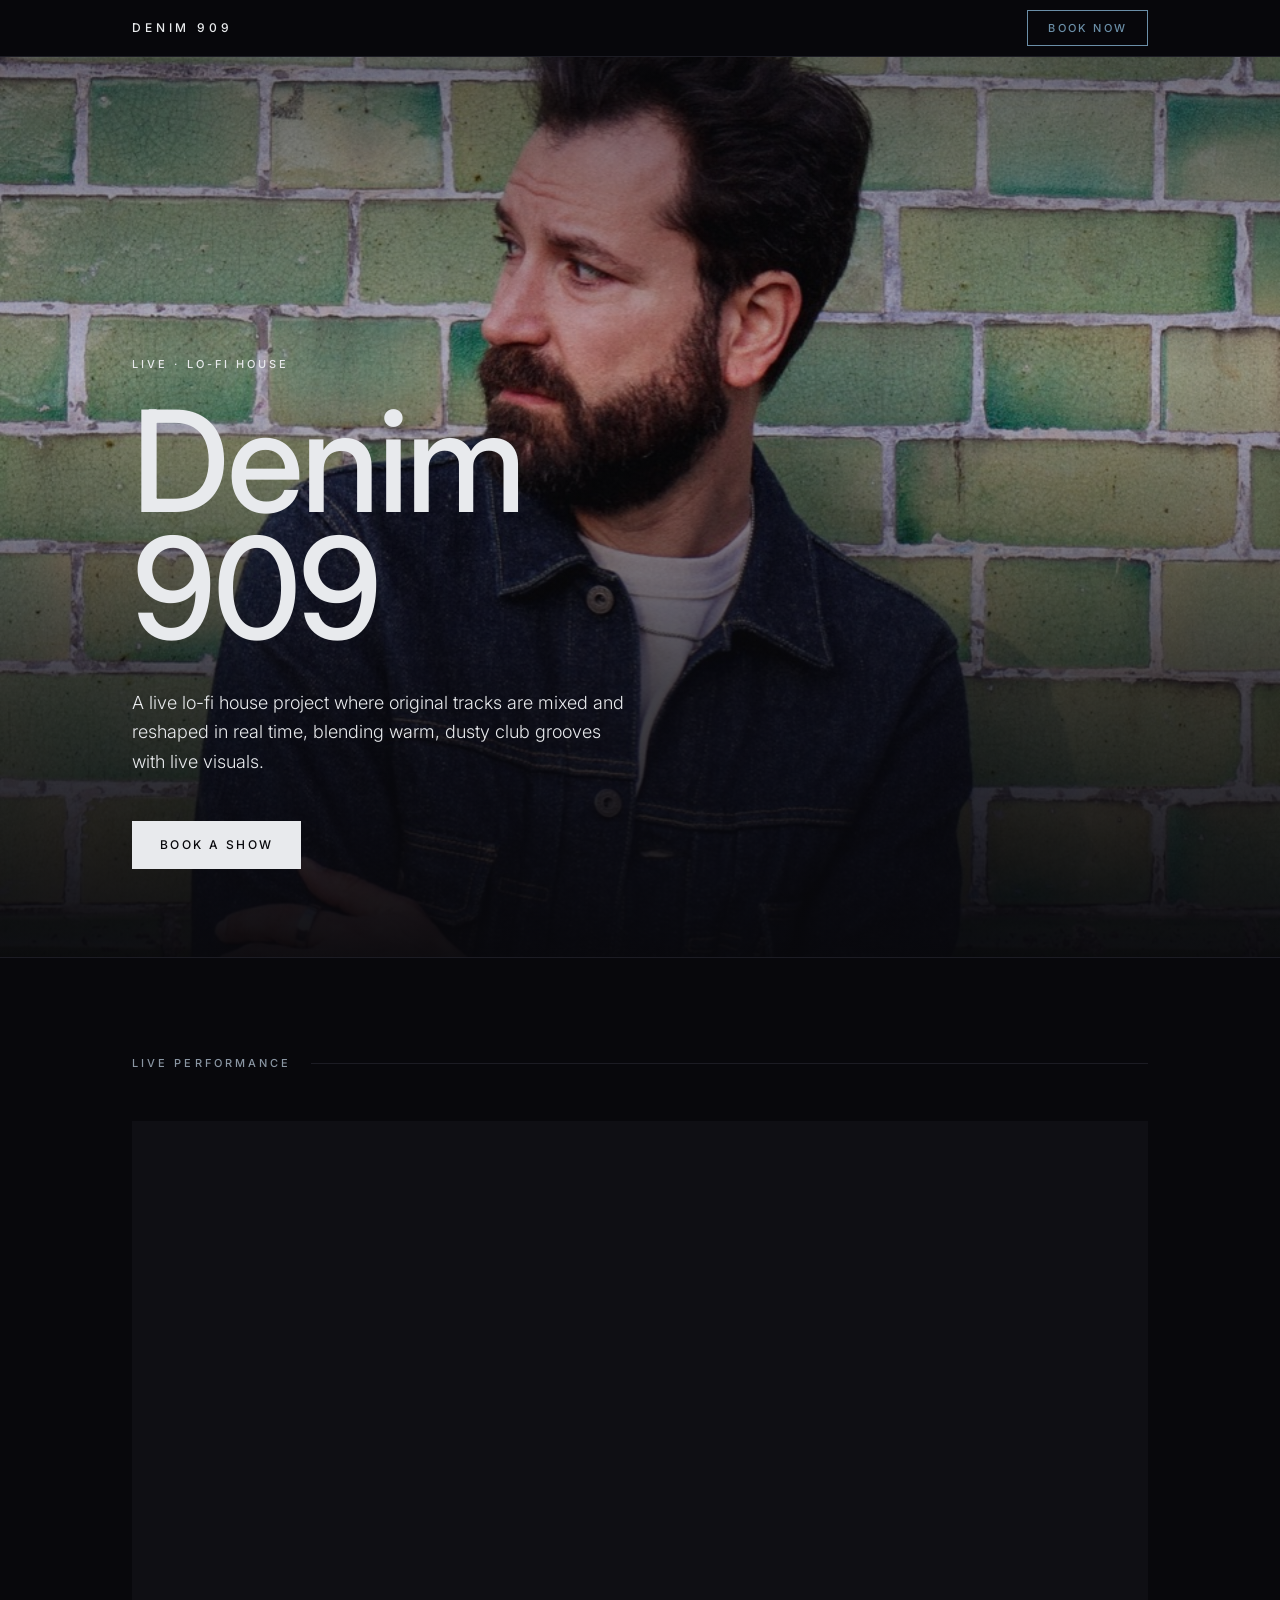
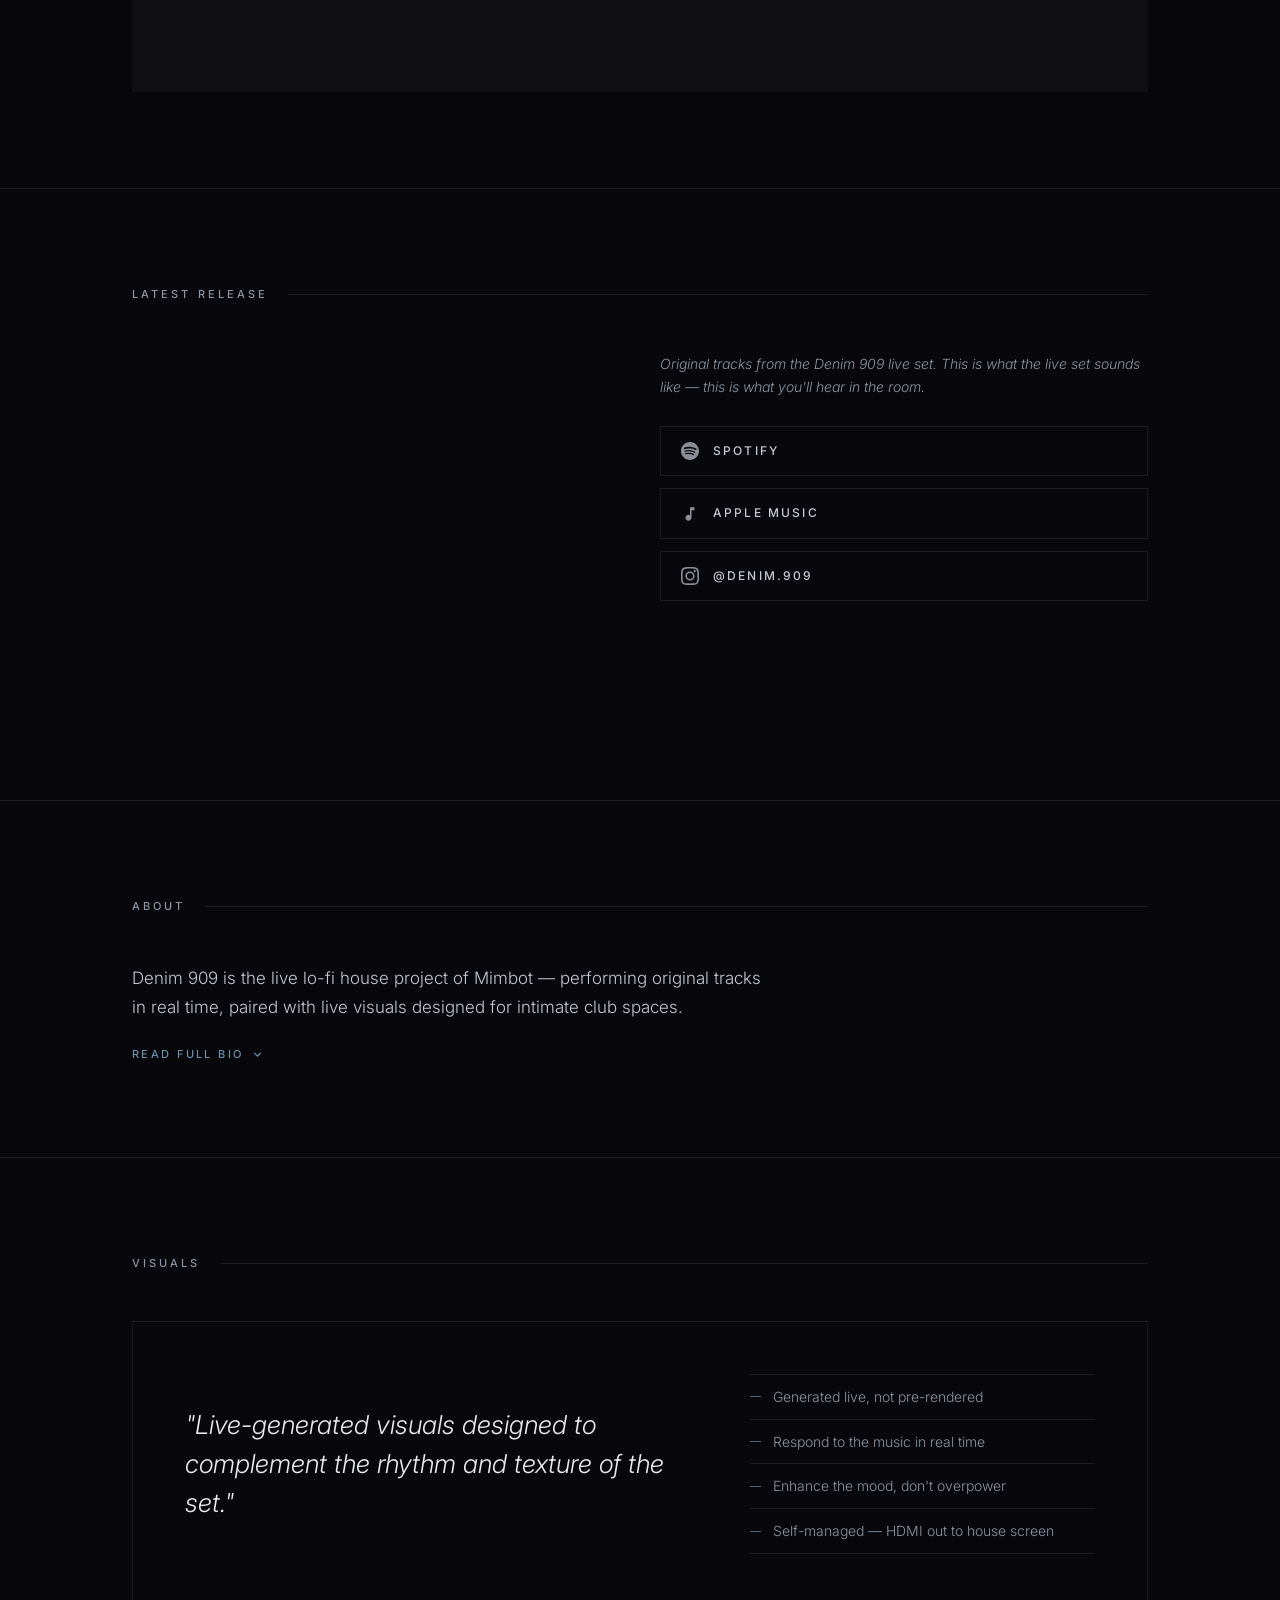
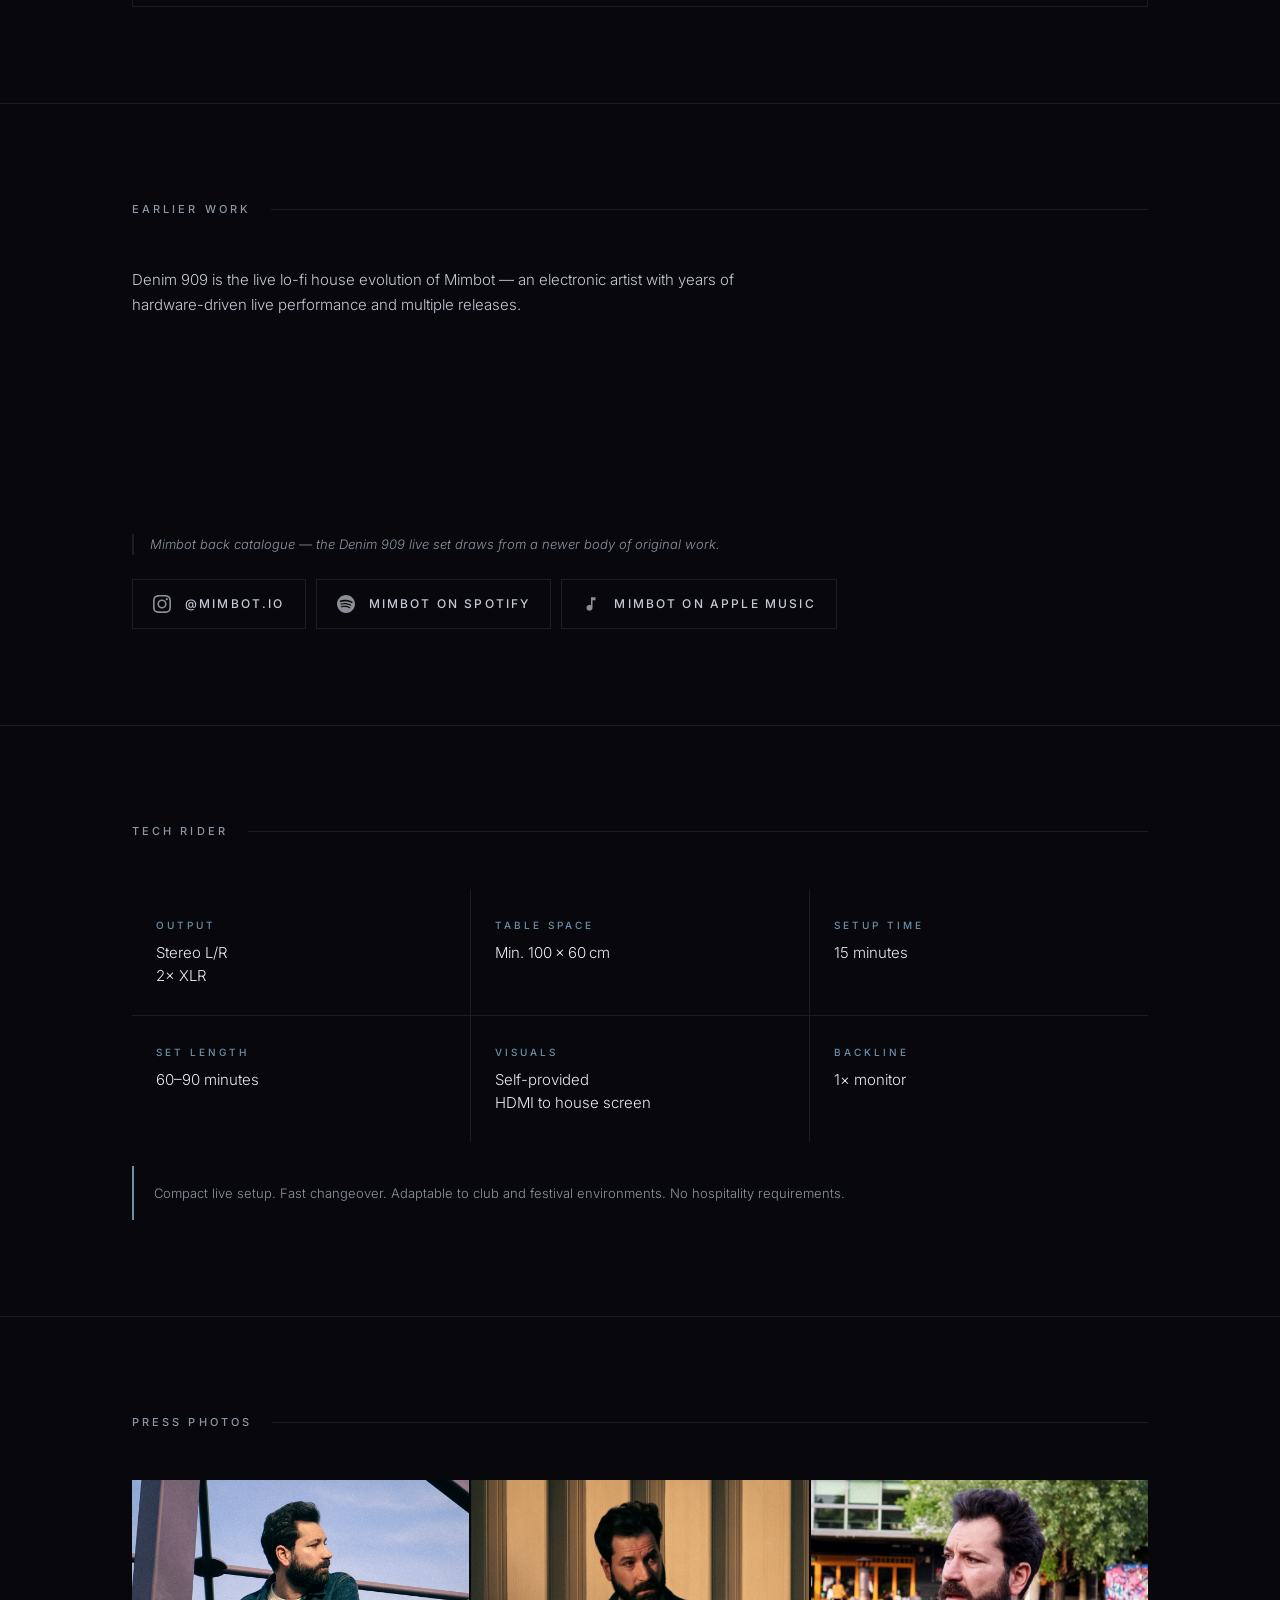
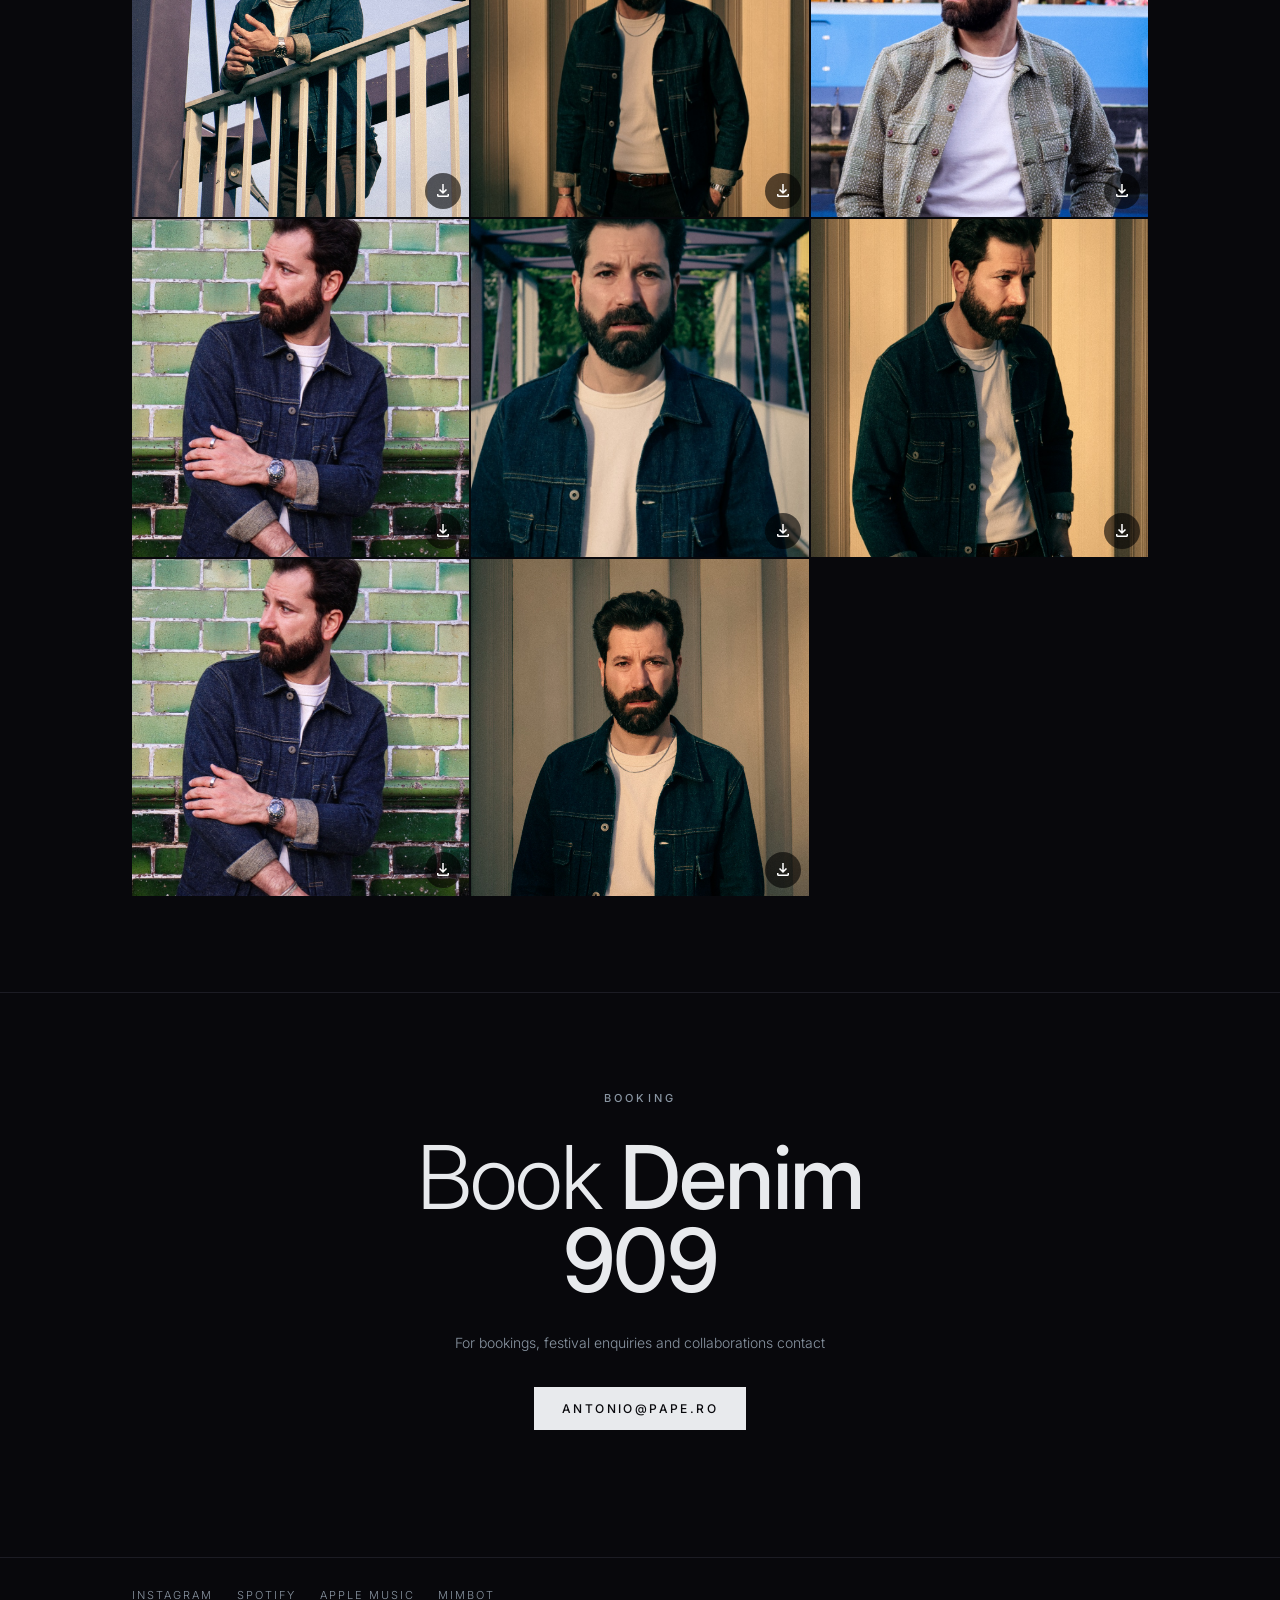
==== commit f0ebdf10: "update photos" ====
--- a/denim909/index.html
+++ b/denim909/index.html
@@ -9,6 +9,13 @@
   <link rel="preconnect" href="https://fonts.gstatic.com" crossorigin>
   <link href="https://fonts.googleapis.com/css2?family=Inter:ital,wght@0,300;0,400;0,500;1,300&display=swap" rel="stylesheet">
   <link href="https://fonts.googleapis.com/css2?family=Material+Symbols+Outlined:opsz,wght,FILL,GRAD@20..48,100..700,0..1,-50..200" rel="stylesheet">
+  <meta property="og:type" content="website">
+  <meta property="og:url" content="https://mimbot.io/denim909">
+  <meta property="og:title" content="Denim 909 — Live Lo-Fi House">
+  <meta property="og:description" content="A live lo-fi house project where original tracks are mixed and reshaped in real time, blending warm, dusty club grooves with live visuals.">
+  <meta property="og:image" content="https://mimbot.io/denim909/images/press/web/Denim909-aka-Mimbot-5.jpg">
+  <meta name="twitter:card" content="summary_large_image">
+  <meta name="twitter:image" content="https://mimbot.io/denim909/images/press/web/Denim909-aka-Mimbot-5.jpg">
   <link rel="stylesheet" href="css/style.css">
 </head>
 <body>
@@ -248,8 +255,12 @@
         <img src="images/press/web/Denim909-aka-Mimbot-7.jpg" alt="Denim 909 press photo" loading="lazy">
         <span class="photo-dl"><span class="material-symbols-outlined">download</span></span>
       </a>
-      <a class="photo-item" href="images/press/Denim909-aka-Mimbot-4.jpg" download style="grid-column: 2;">
-        <img src="images/press/web/Denim909-aka-Mimbot-4.jpg" alt="Denim 909 press photo" loading="lazy">
+      <a class="photo-item" href="images/press/Denim909-aka-Mimbot-5.jpg" download>
+        <img src="images/press/web/Denim909-aka-Mimbot-5.jpg" alt="Denim 909 press photo" loading="lazy">
+        <span class="photo-dl"><span class="material-symbols-outlined">download</span></span>
+      </a>
+      <a class="photo-item" href="images/press/Denim909-aka-Mimbot-8.jpg" download>
+        <img src="images/press/web/Denim909-aka-Mimbot-8.jpg" alt="Denim 909 press photo" loading="lazy">
         <span class="photo-dl"><span class="material-symbols-outlined">download</span></span>
       </a>
     </div>
--- a/denim909/css/style.css
+++ b/denim909/css/style.css
@@ -102,7 +102,7 @@
   justify-content: flex-end;
   padding: 0;
   position: relative;
-  background-image: url('../images/press/web/Denim909-aka-Mimbot-4.jpg');
+  background-image: url('../images/press/web/Denim909-aka-Mimbot-5.jpg');
   background-size: cover;
   background-position: center 20%;
 }
@@ -336,6 +336,9 @@
   grid-template-columns: repeat(3, 1fr);
   gap: 2px;
 }
+.photos-grid .photo-item:last-child {
+  grid-column: 2;
+}
 .photo-item {
   position: relative;
   display: block;
@@ -448,6 +451,7 @@
   .music-grid, .roots-tracks { grid-template-columns: 1fr; }
   .visuals-block { grid-template-columns: 1fr; padding: 32px; gap: 28px; }
   .photos-grid { grid-template-columns: repeat(2, 1fr); }
+  .photos-grid .photo-item:last-child { grid-column: auto; }
   .rider-grid { grid-template-columns: repeat(2, 1fr); }
 }
 @media (max-width: 480px) {
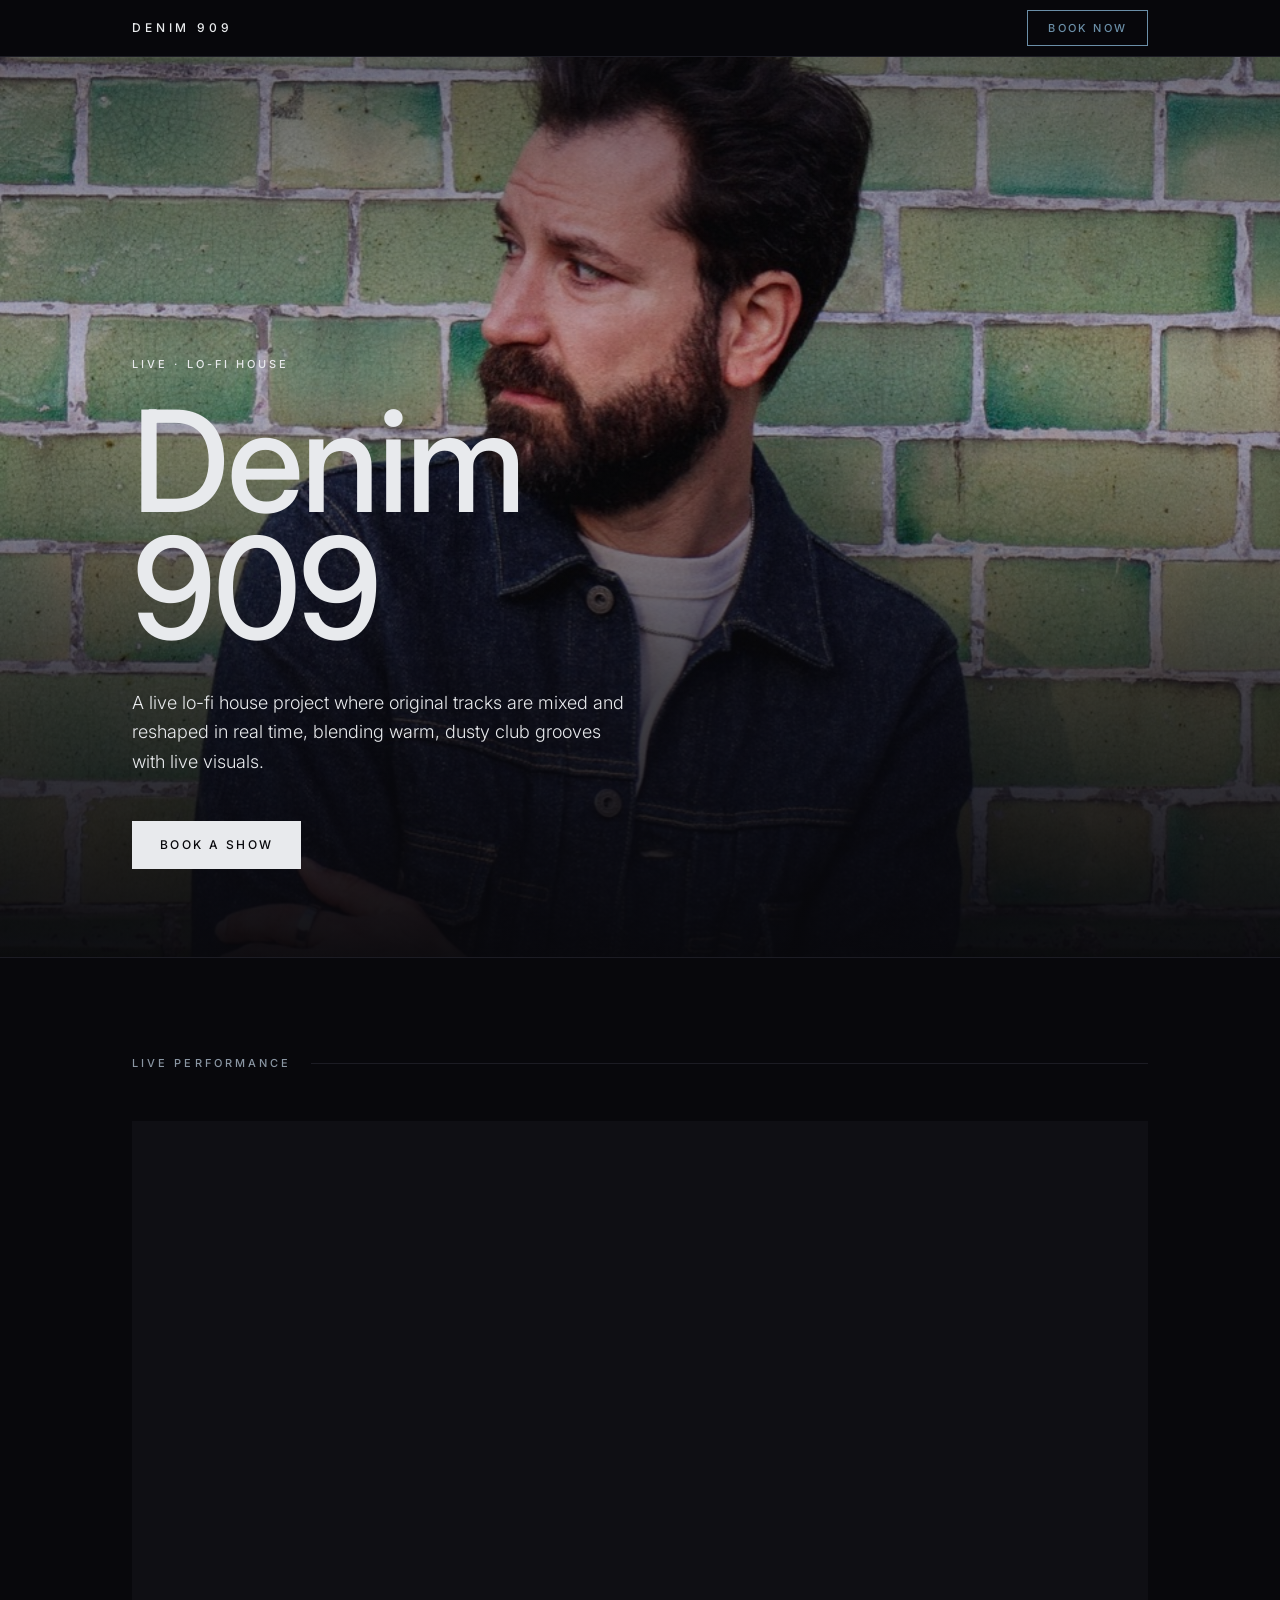
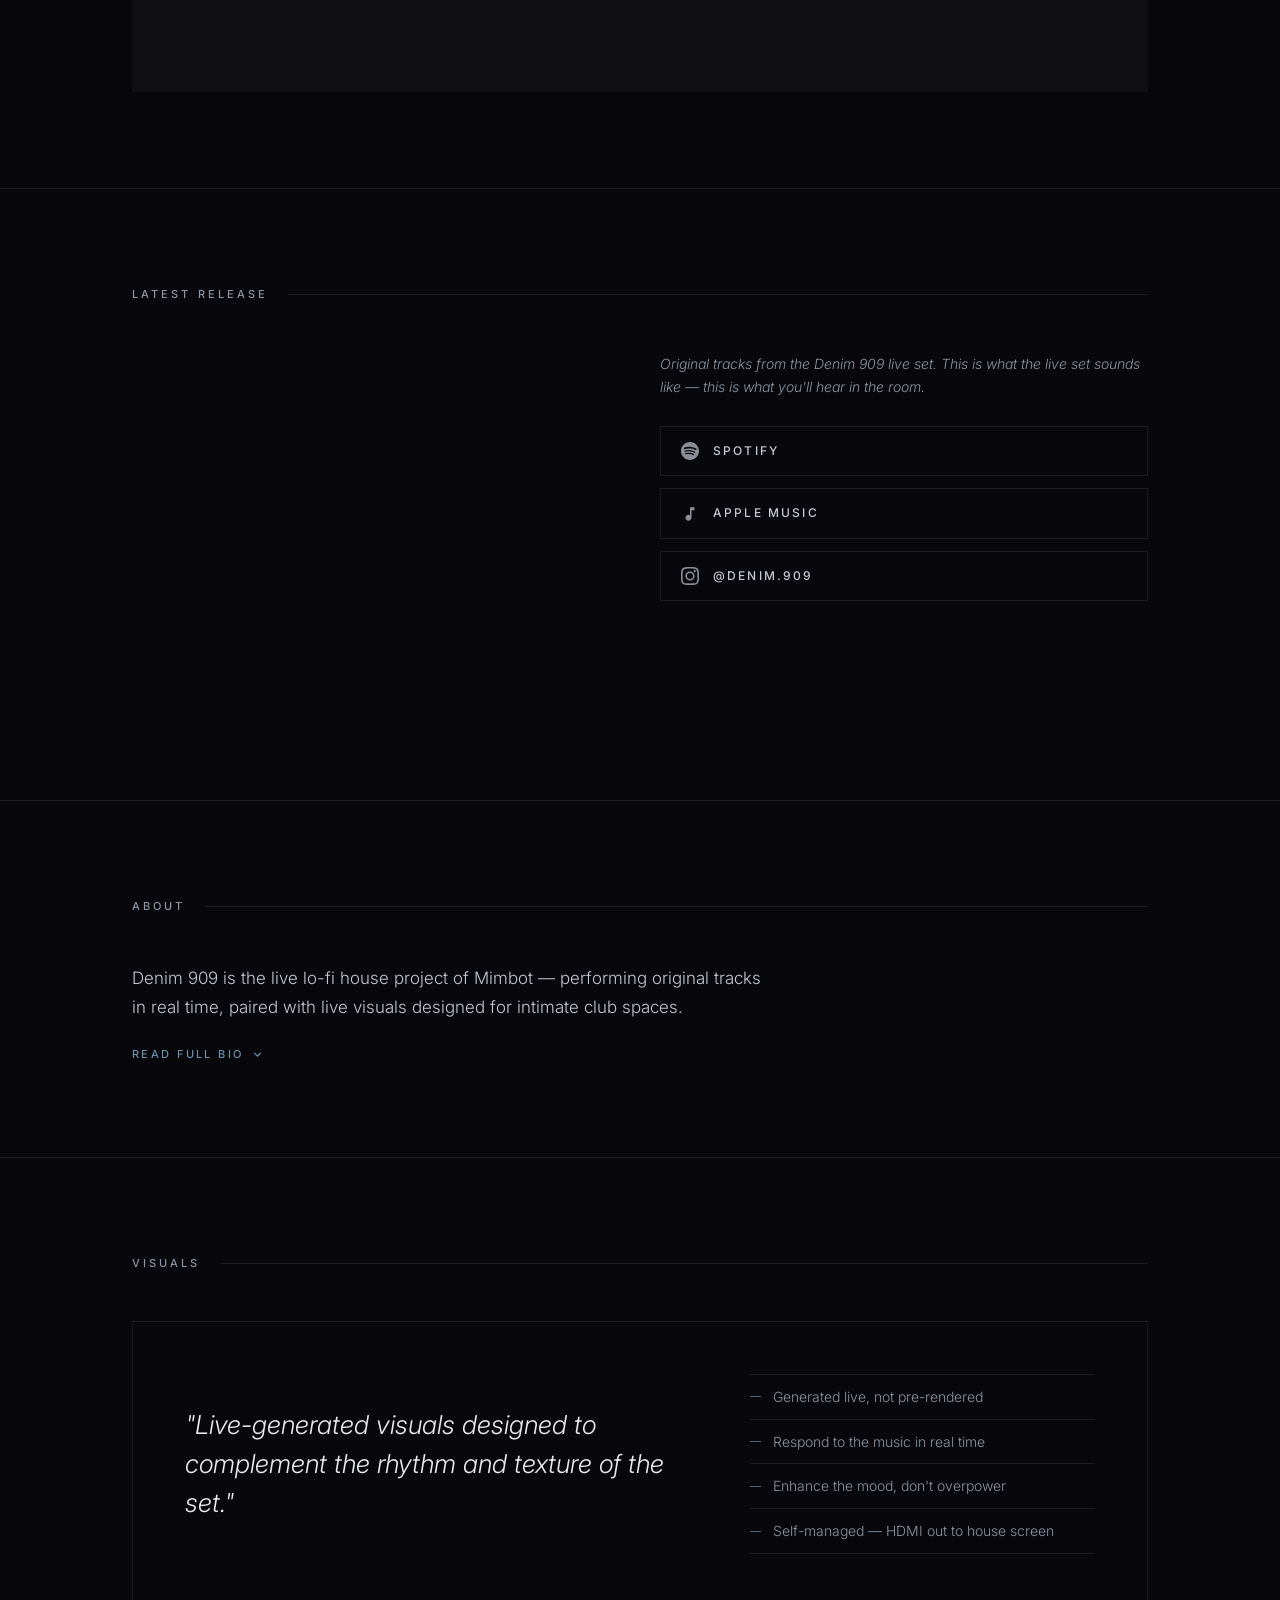
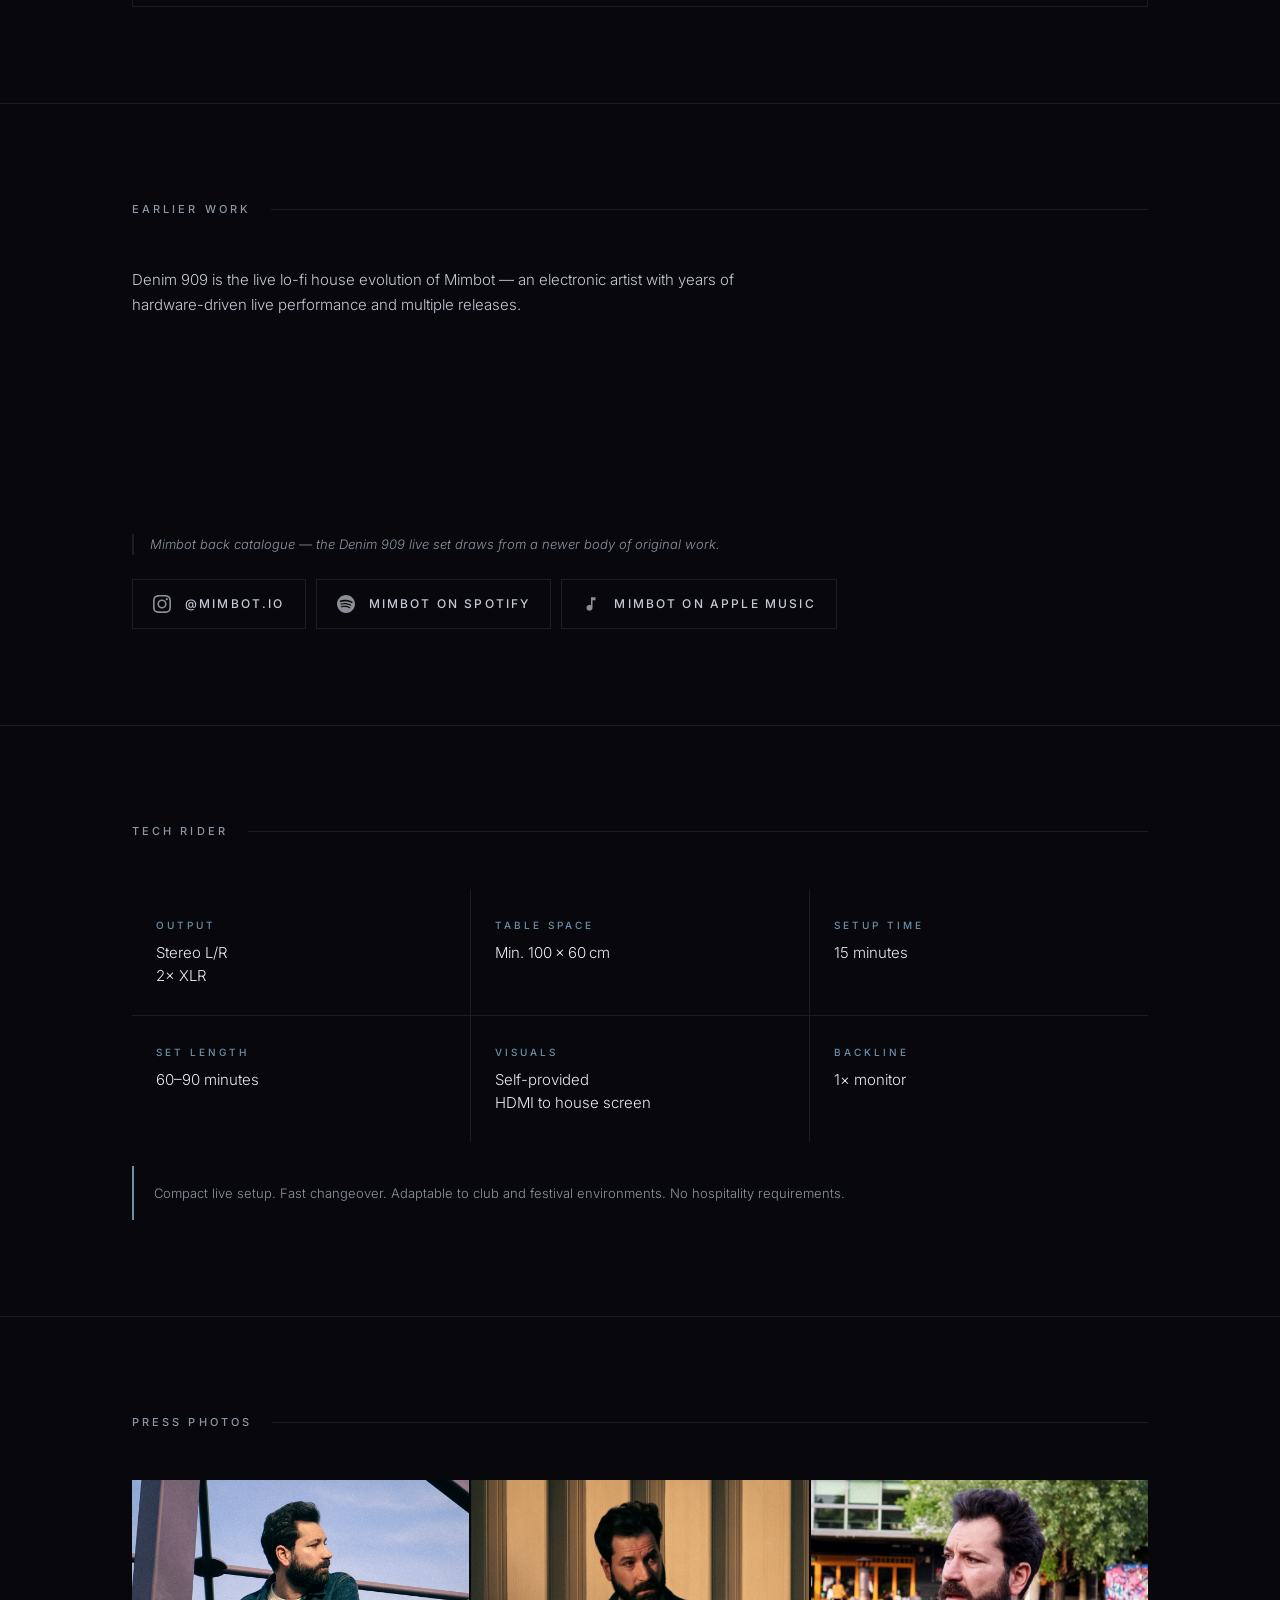
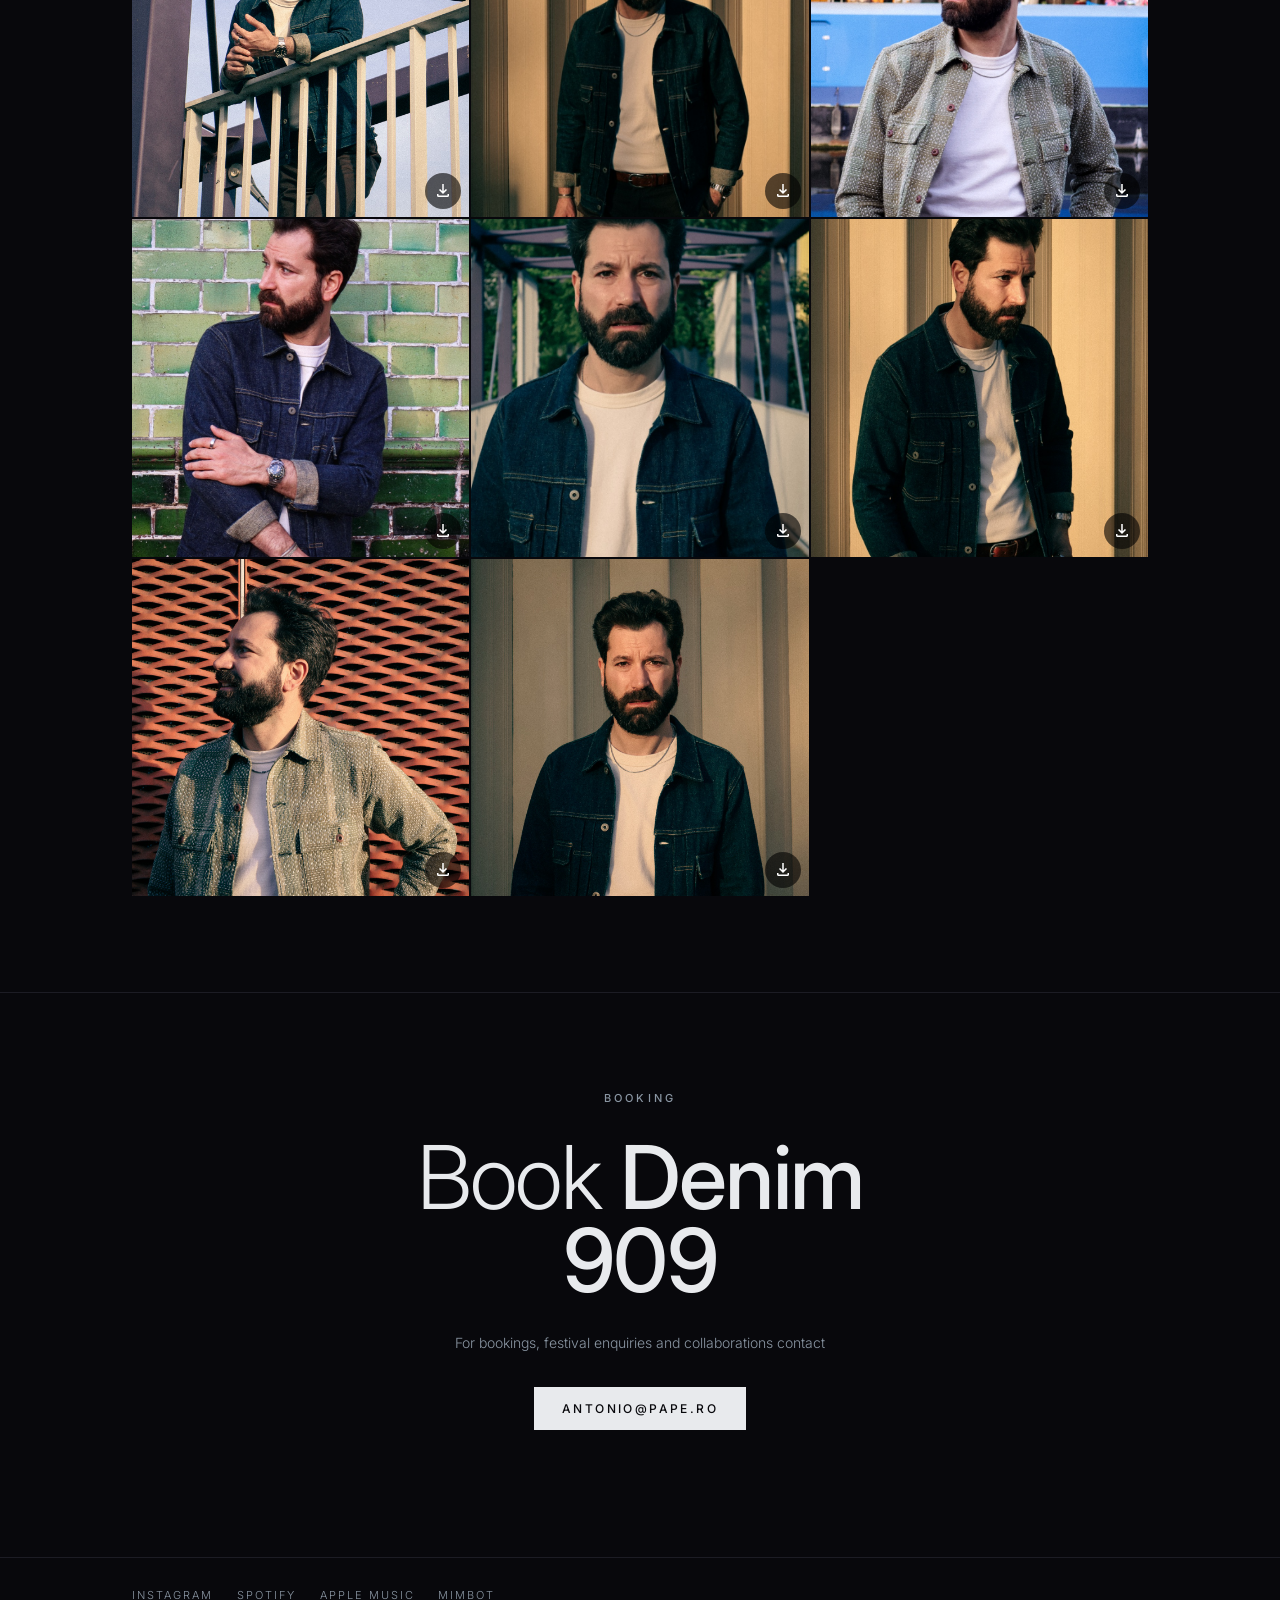
==== commit 9cbc3bca: "fix photo order" ====
--- a/denim909/index.html
+++ b/denim909/index.html
@@ -255,8 +255,8 @@
         <img src="images/press/web/Denim909-aka-Mimbot-7.jpg" alt="Denim 909 press photo" loading="lazy">
         <span class="photo-dl"><span class="material-symbols-outlined">download</span></span>
       </a>
-      <a class="photo-item" href="images/press/Denim909-aka-Mimbot-5.jpg" download>
-        <img src="images/press/web/Denim909-aka-Mimbot-5.jpg" alt="Denim 909 press photo" loading="lazy">
+      <a class="photo-item" href="images/press/Denim909-aka-Mimbot-4.jpg" download>
+        <img src="images/press/web/Denim909-aka-Mimbot-4.jpg" alt="Denim 909 press photo" loading="lazy">
         <span class="photo-dl"><span class="material-symbols-outlined">download</span></span>
       </a>
       <a class="photo-item" href="images/press/Denim909-aka-Mimbot-8.jpg" download>
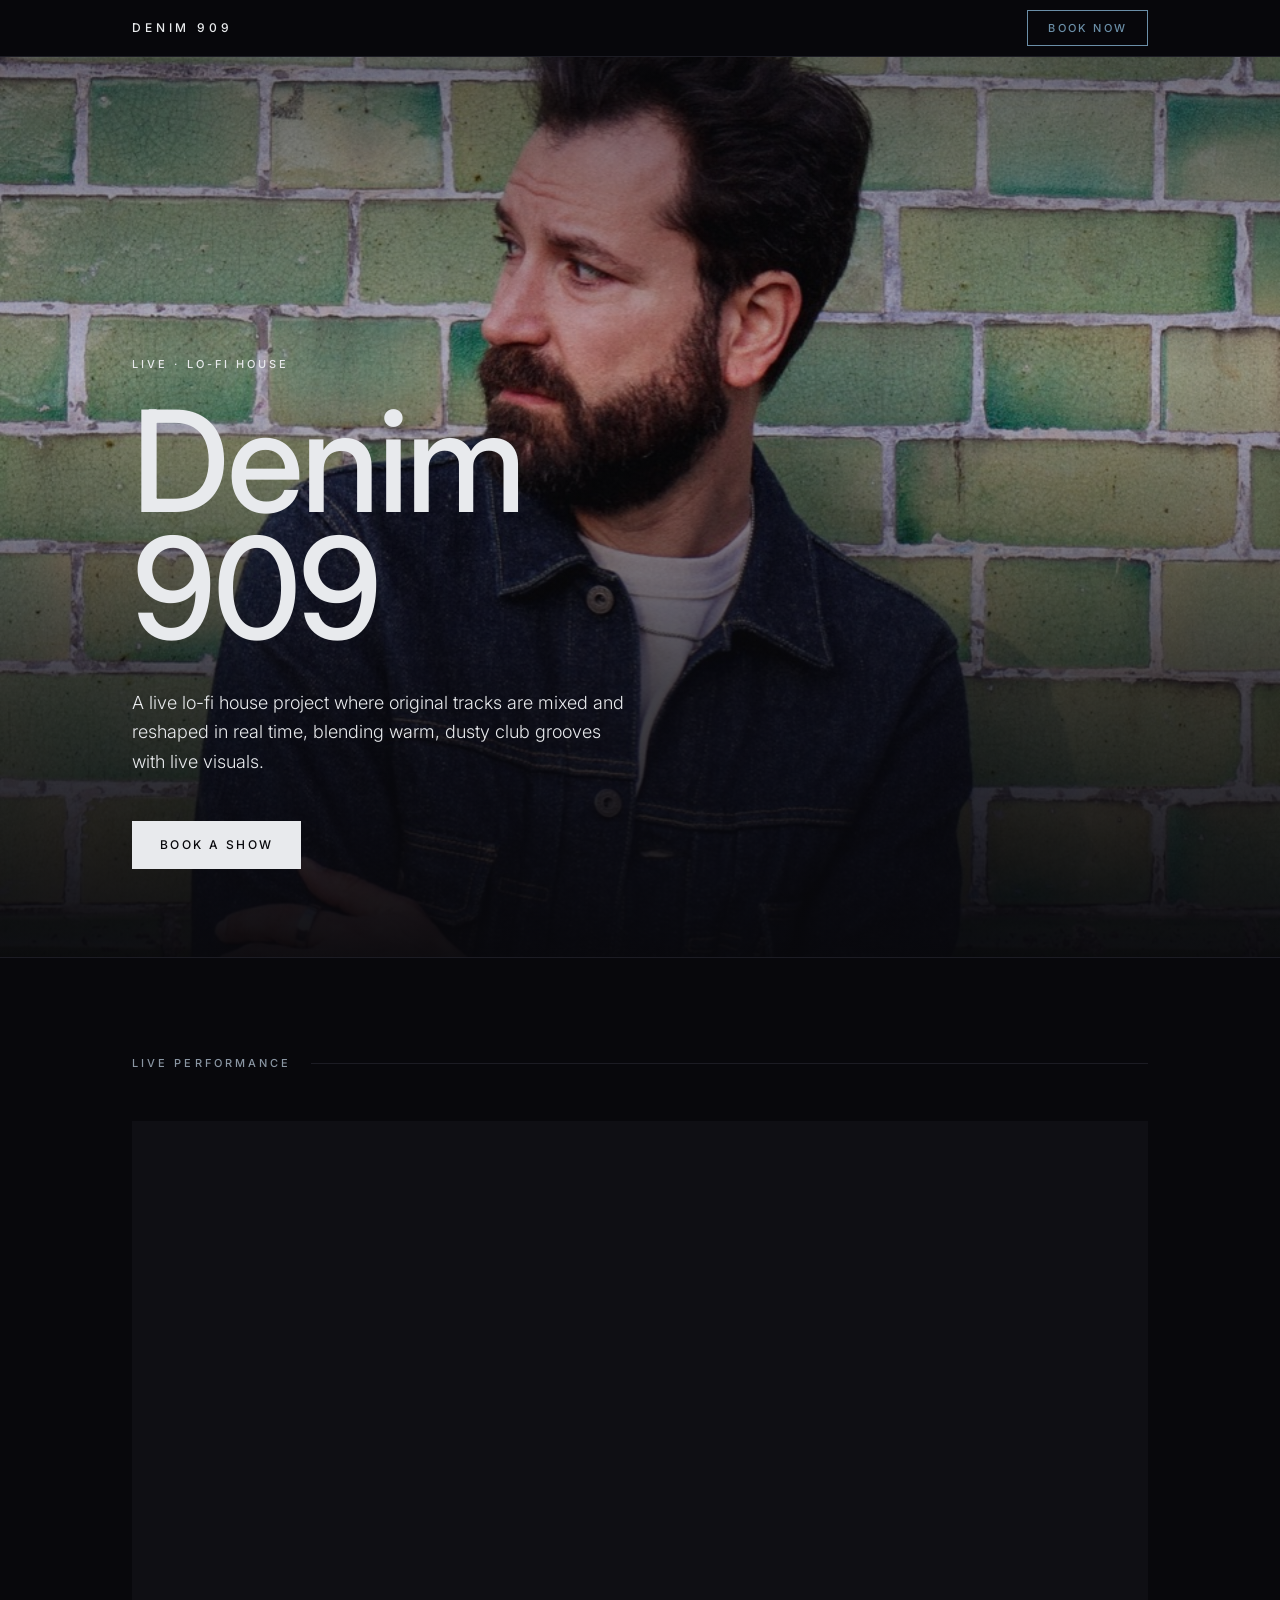
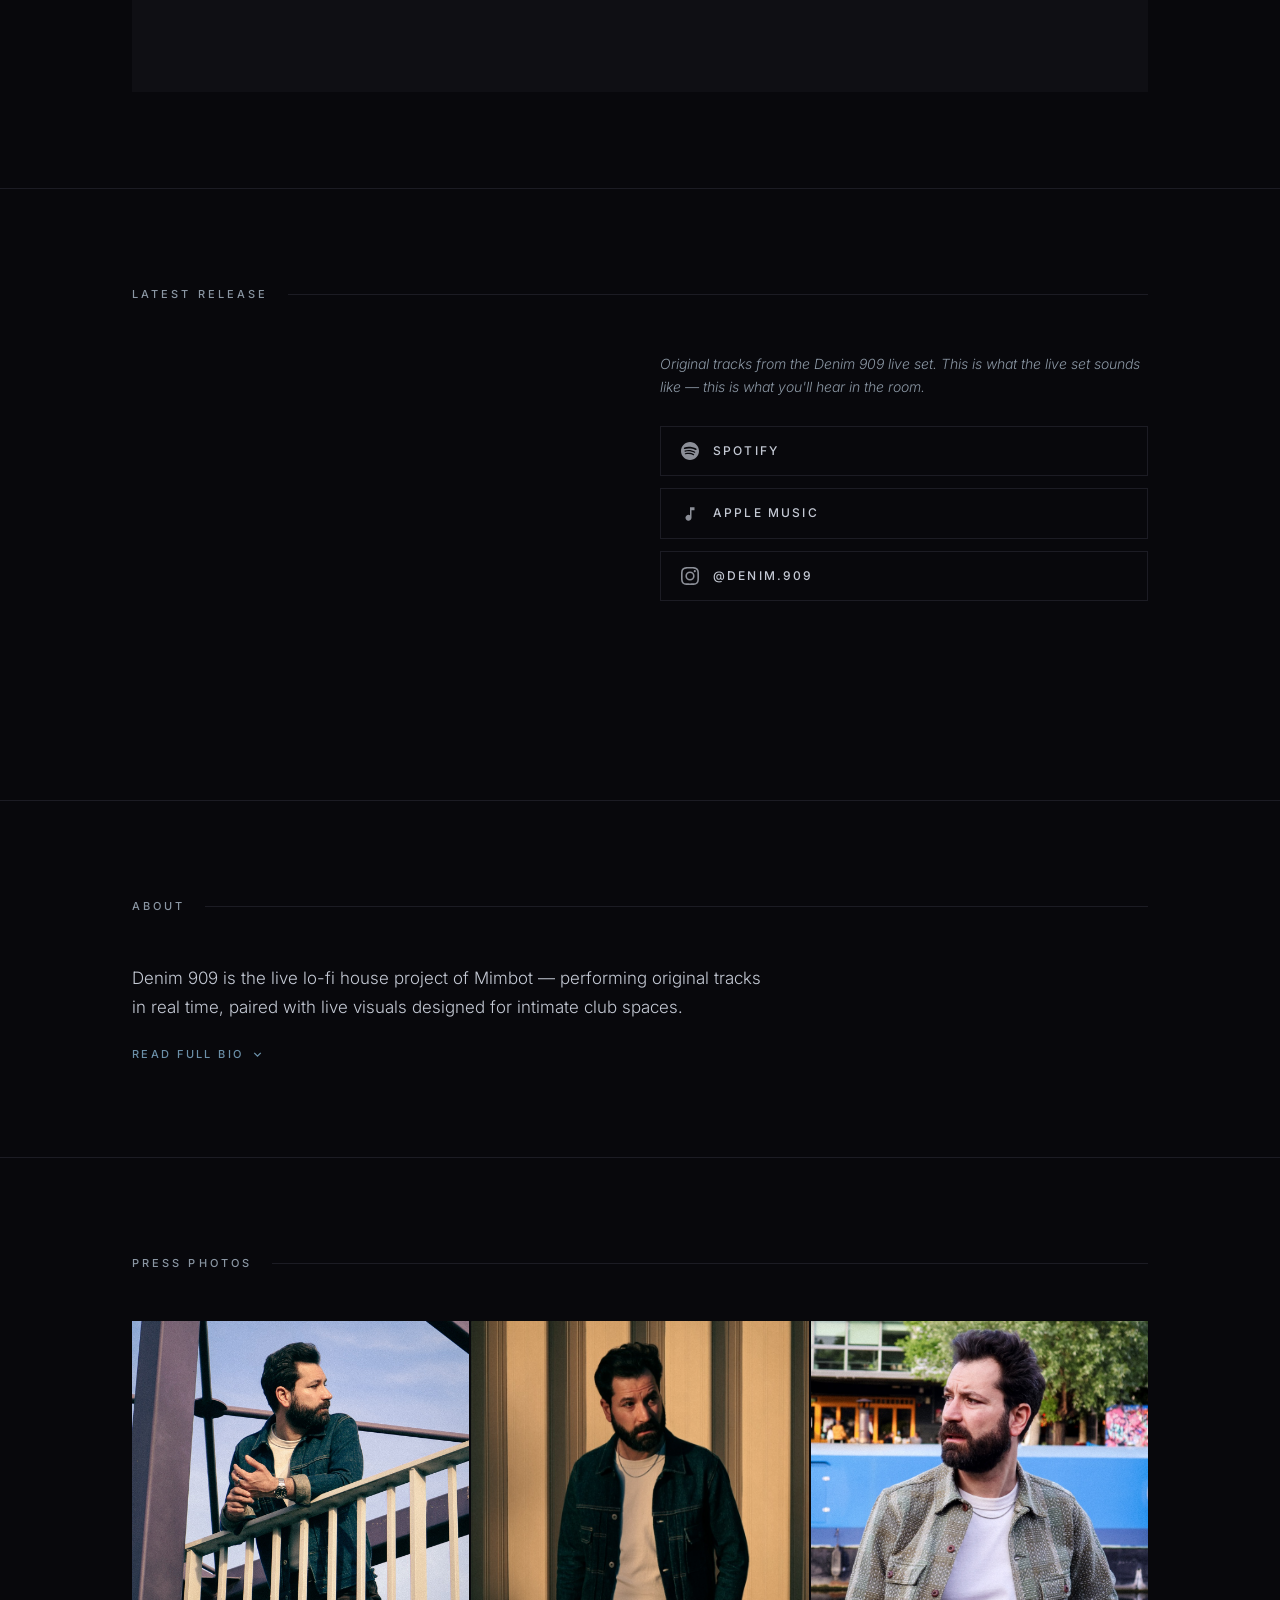
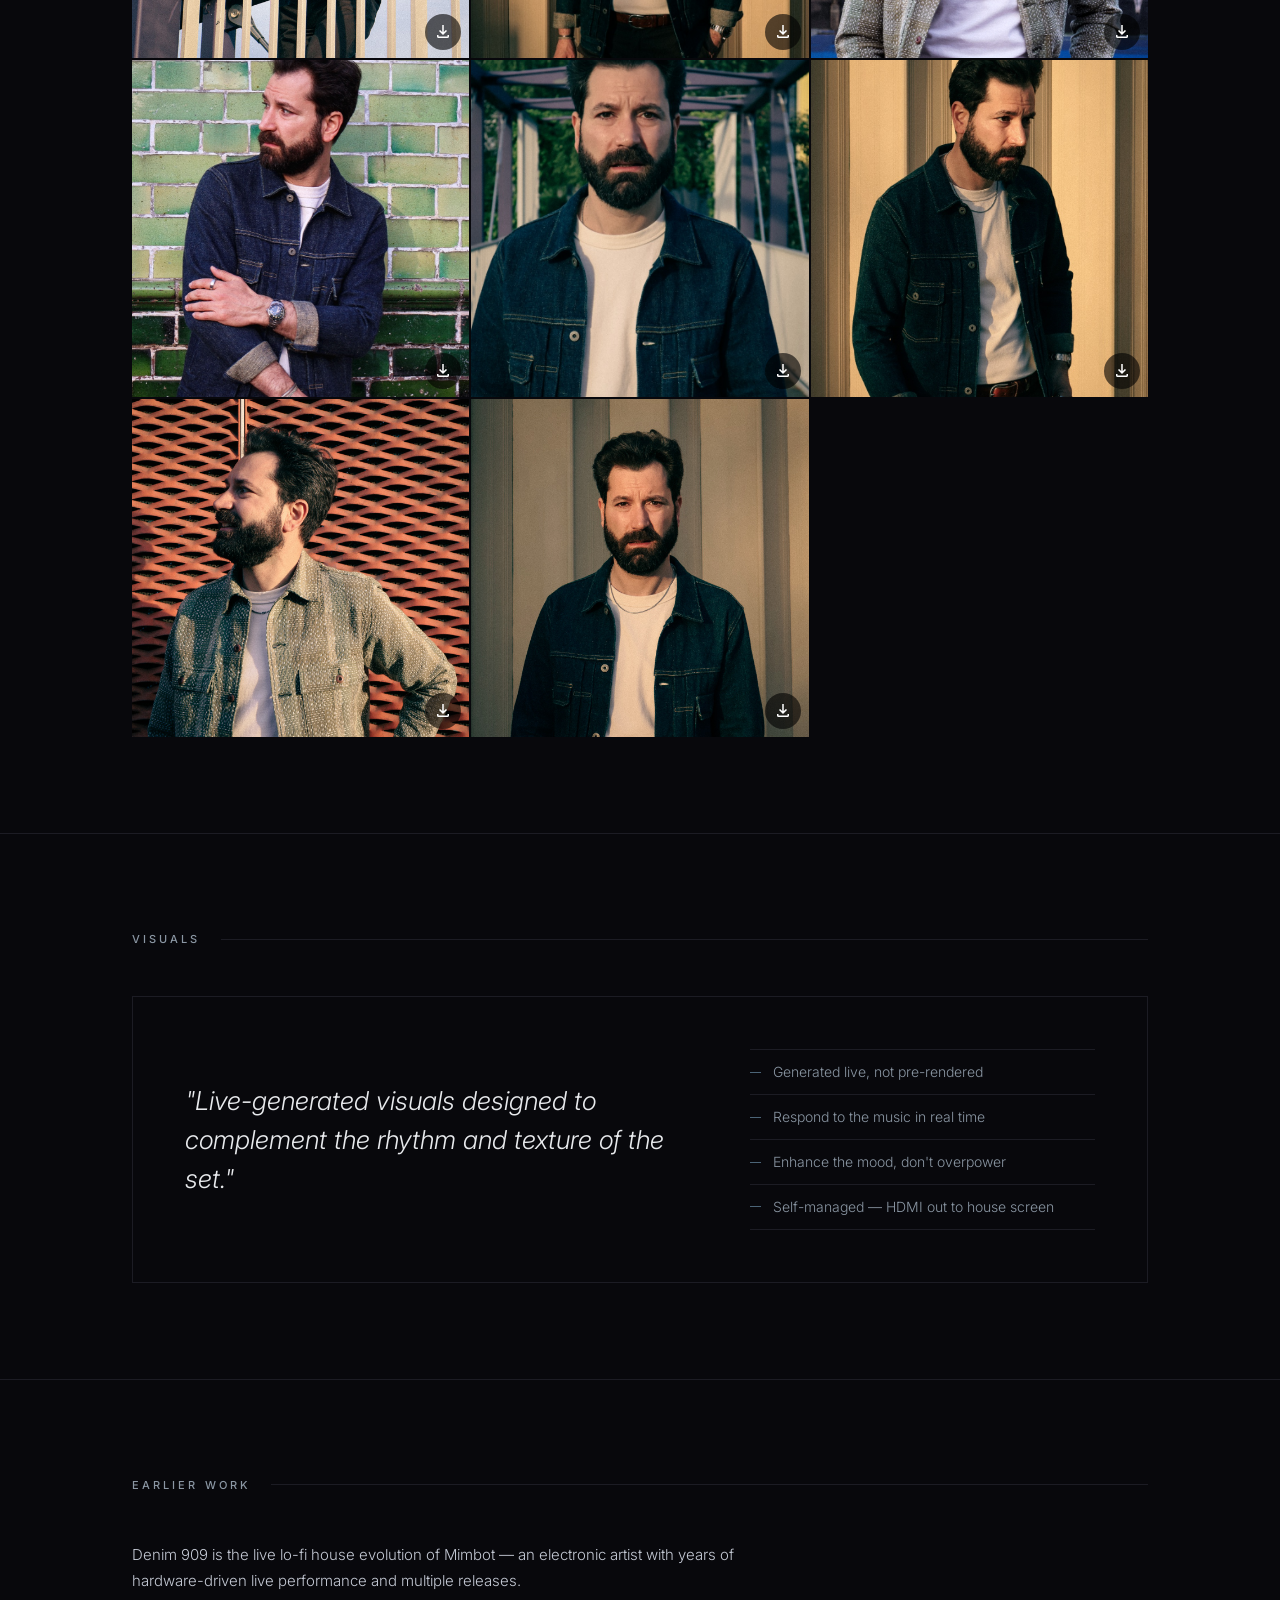
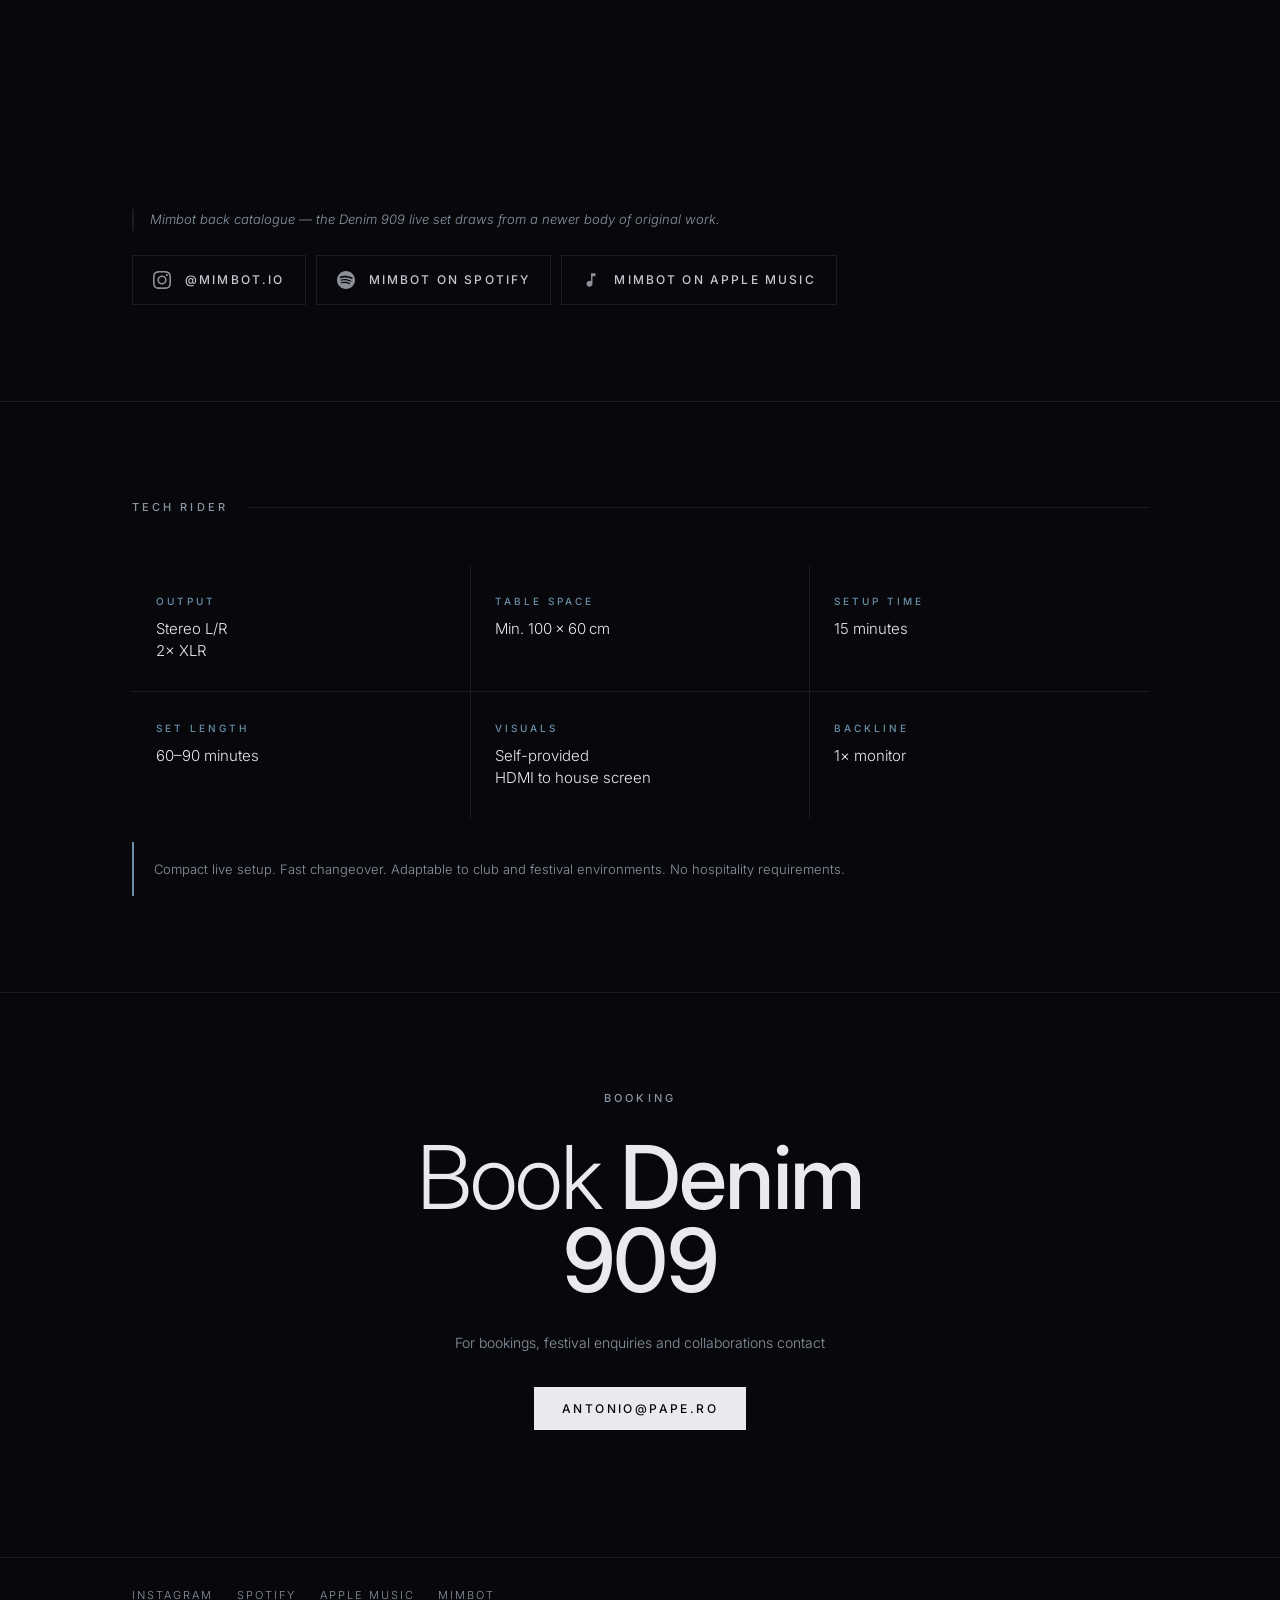
==== commit 64310596: "move photos up" ====
--- a/denim909/index.html
+++ b/denim909/index.html
@@ -123,6 +123,49 @@
   </div>
 </section>
 
+<!-- PRESS PHOTOS -->
+<section id="photos">
+  <div class="container">
+    <div class="section-header">
+      <span class="label">Press Photos</span>
+    </div>
+    <div class="photos-grid">
+      <a class="photo-item" href="images/press/Denim909-aka-Mimbot-1.jpg" download>
+        <img src="images/press/web/Denim909-aka-Mimbot-1.jpg" alt="Denim 909 press photo" loading="lazy">
+        <span class="photo-dl"><span class="material-symbols-outlined">download</span></span>
+      </a>
+      <a class="photo-item" href="images/press/Denim909-aka-Mimbot-6.jpg" download>
+        <img src="images/press/web/Denim909-aka-Mimbot-6.jpg" alt="Denim 909 press photo" loading="lazy">
+        <span class="photo-dl"><span class="material-symbols-outlined">download</span></span>
+      </a>
+      <a class="photo-item" href="images/press/Denim909-aka-Mimbot-3.jpg" download>
+        <img src="images/press/web/Denim909-aka-Mimbot-3.jpg" alt="Denim 909 press photo" loading="lazy">
+        <span class="photo-dl"><span class="material-symbols-outlined">download</span></span>
+      </a>
+      <a class="photo-item" href="images/press/Denim909-aka-Mimbot-5.jpg" download>
+        <img src="images/press/web/Denim909-aka-Mimbot-5.jpg" alt="Denim 909 press photo" loading="lazy">
+        <span class="photo-dl"><span class="material-symbols-outlined">download</span></span>
+      </a>
+      <a class="photo-item" href="images/press/Denim909-aka-Mimbot-2.jpg" download>
+        <img src="images/press/web/Denim909-aka-Mimbot-2.jpg" alt="Denim 909 press photo" loading="lazy">
+        <span class="photo-dl"><span class="material-symbols-outlined">download</span></span>
+      </a>
+      <a class="photo-item" href="images/press/Denim909-aka-Mimbot-7.jpg" download>
+        <img src="images/press/web/Denim909-aka-Mimbot-7.jpg" alt="Denim 909 press photo" loading="lazy">
+        <span class="photo-dl"><span class="material-symbols-outlined">download</span></span>
+      </a>
+      <a class="photo-item" href="images/press/Denim909-aka-Mimbot-4.jpg" download>
+        <img src="images/press/web/Denim909-aka-Mimbot-4.jpg" alt="Denim 909 press photo" loading="lazy">
+        <span class="photo-dl"><span class="material-symbols-outlined">download</span></span>
+      </a>
+      <a class="photo-item" href="images/press/Denim909-aka-Mimbot-8.jpg" download>
+        <img src="images/press/web/Denim909-aka-Mimbot-8.jpg" alt="Denim 909 press photo" loading="lazy">
+        <span class="photo-dl"><span class="material-symbols-outlined">download</span></span>
+      </a>
+    </div>
+  </div>
+</section>
+
 <!-- VISUALS -->
 <section id="visuals">
   <div class="container">
@@ -224,49 +267,6 @@
   </div>
 </section>
 
-<!-- PRESS PHOTOS -->
-<section id="photos">
-  <div class="container">
-    <div class="section-header">
-      <span class="label">Press Photos</span>
-    </div>
-    <div class="photos-grid">
-      <a class="photo-item" href="images/press/Denim909-aka-Mimbot-1.jpg" download>
-        <img src="images/press/web/Denim909-aka-Mimbot-1.jpg" alt="Denim 909 press photo" loading="lazy">
-        <span class="photo-dl"><span class="material-symbols-outlined">download</span></span>
-      </a>
-      <a class="photo-item" href="images/press/Denim909-aka-Mimbot-6.jpg" download>
-        <img src="images/press/web/Denim909-aka-Mimbot-6.jpg" alt="Denim 909 press photo" loading="lazy">
-        <span class="photo-dl"><span class="material-symbols-outlined">download</span></span>
-      </a>
-      <a class="photo-item" href="images/press/Denim909-aka-Mimbot-3.jpg" download>
-        <img src="images/press/web/Denim909-aka-Mimbot-3.jpg" alt="Denim 909 press photo" loading="lazy">
-        <span class="photo-dl"><span class="material-symbols-outlined">download</span></span>
-      </a>
-      <a class="photo-item" href="images/press/Denim909-aka-Mimbot-5.jpg" download>
-        <img src="images/press/web/Denim909-aka-Mimbot-5.jpg" alt="Denim 909 press photo" loading="lazy">
-        <span class="photo-dl"><span class="material-symbols-outlined">download</span></span>
-      </a>
-      <a class="photo-item" href="images/press/Denim909-aka-Mimbot-2.jpg" download>
-        <img src="images/press/web/Denim909-aka-Mimbot-2.jpg" alt="Denim 909 press photo" loading="lazy">
-        <span class="photo-dl"><span class="material-symbols-outlined">download</span></span>
-      </a>
-      <a class="photo-item" href="images/press/Denim909-aka-Mimbot-7.jpg" download>
-        <img src="images/press/web/Denim909-aka-Mimbot-7.jpg" alt="Denim 909 press photo" loading="lazy">
-        <span class="photo-dl"><span class="material-symbols-outlined">download</span></span>
-      </a>
-      <a class="photo-item" href="images/press/Denim909-aka-Mimbot-4.jpg" download>
-        <img src="images/press/web/Denim909-aka-Mimbot-4.jpg" alt="Denim 909 press photo" loading="lazy">
-        <span class="photo-dl"><span class="material-symbols-outlined">download</span></span>
-      </a>
-      <a class="photo-item" href="images/press/Denim909-aka-Mimbot-8.jpg" download>
-        <img src="images/press/web/Denim909-aka-Mimbot-8.jpg" alt="Denim 909 press photo" loading="lazy">
-        <span class="photo-dl"><span class="material-symbols-outlined">download</span></span>
-      </a>
-    </div>
-  </div>
-</section>
-
 <!-- CONTACT -->
 <section id="contact">
   <div class="container">
